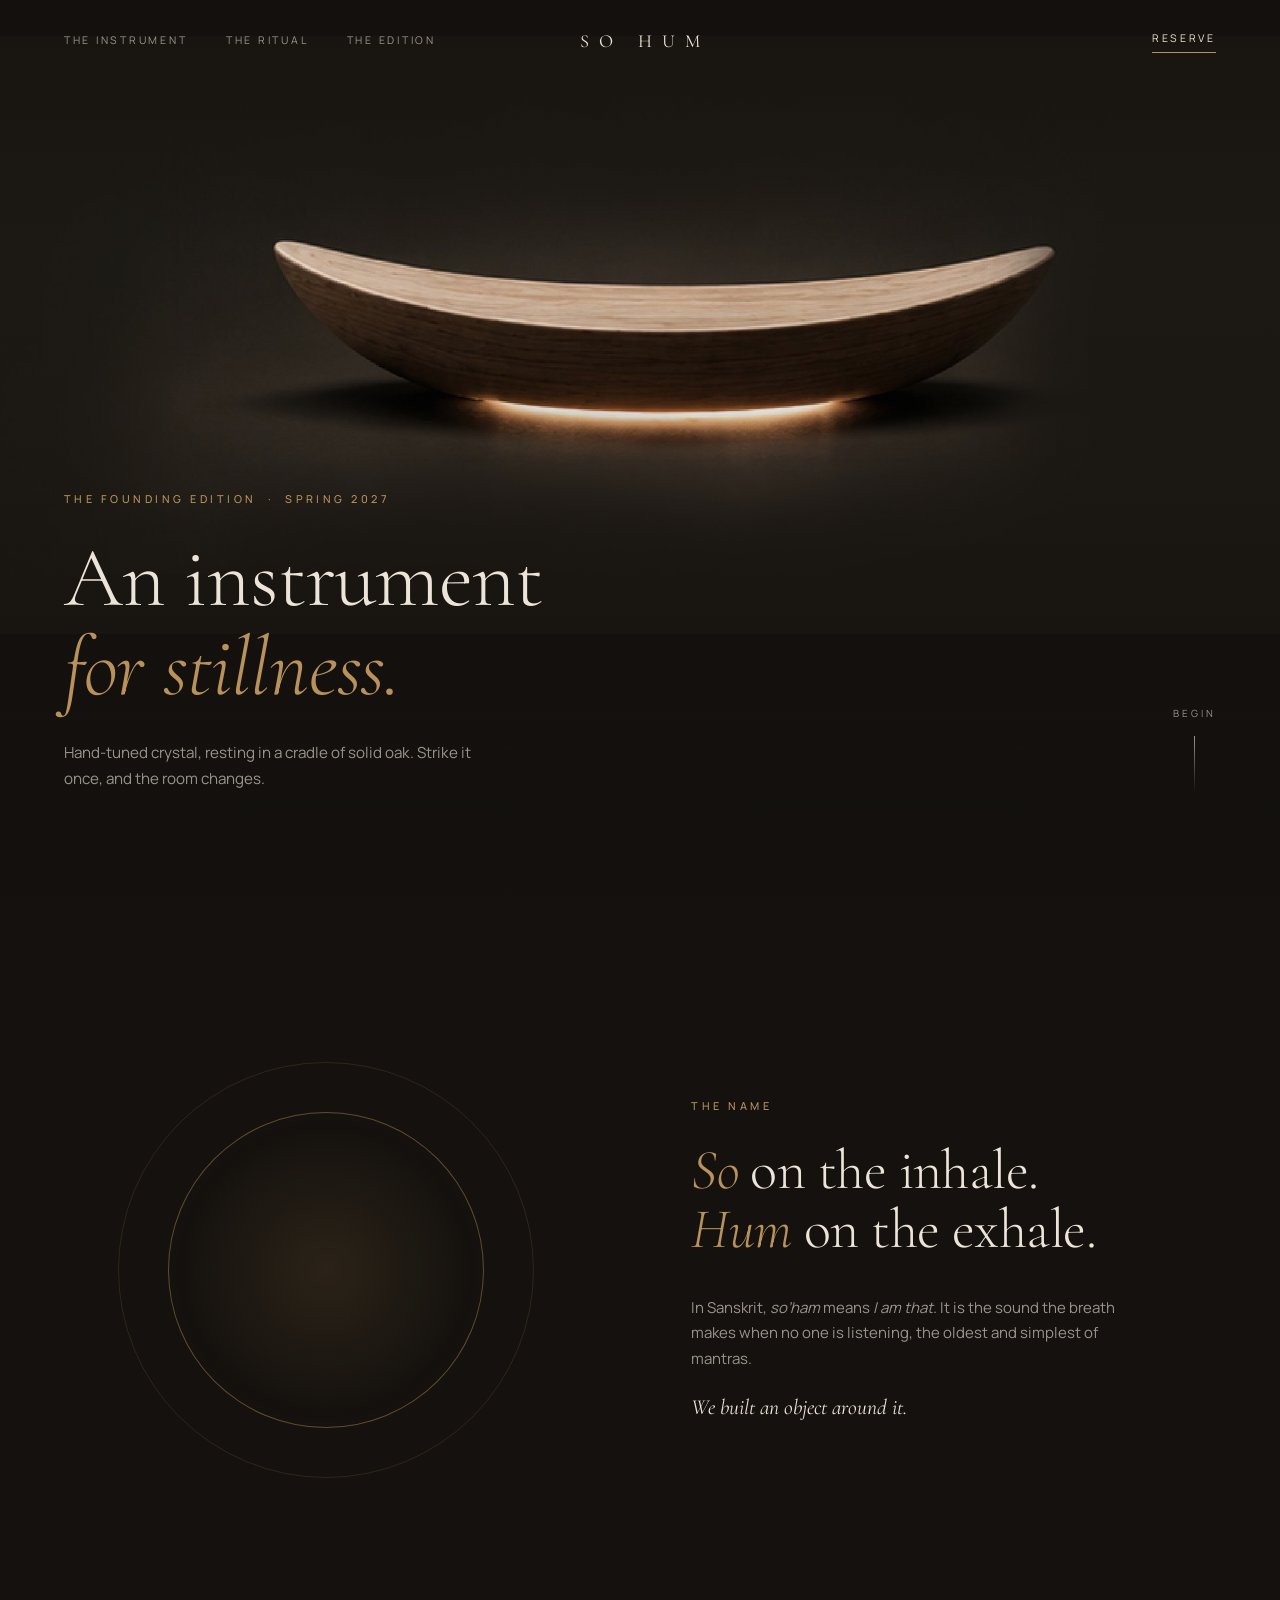
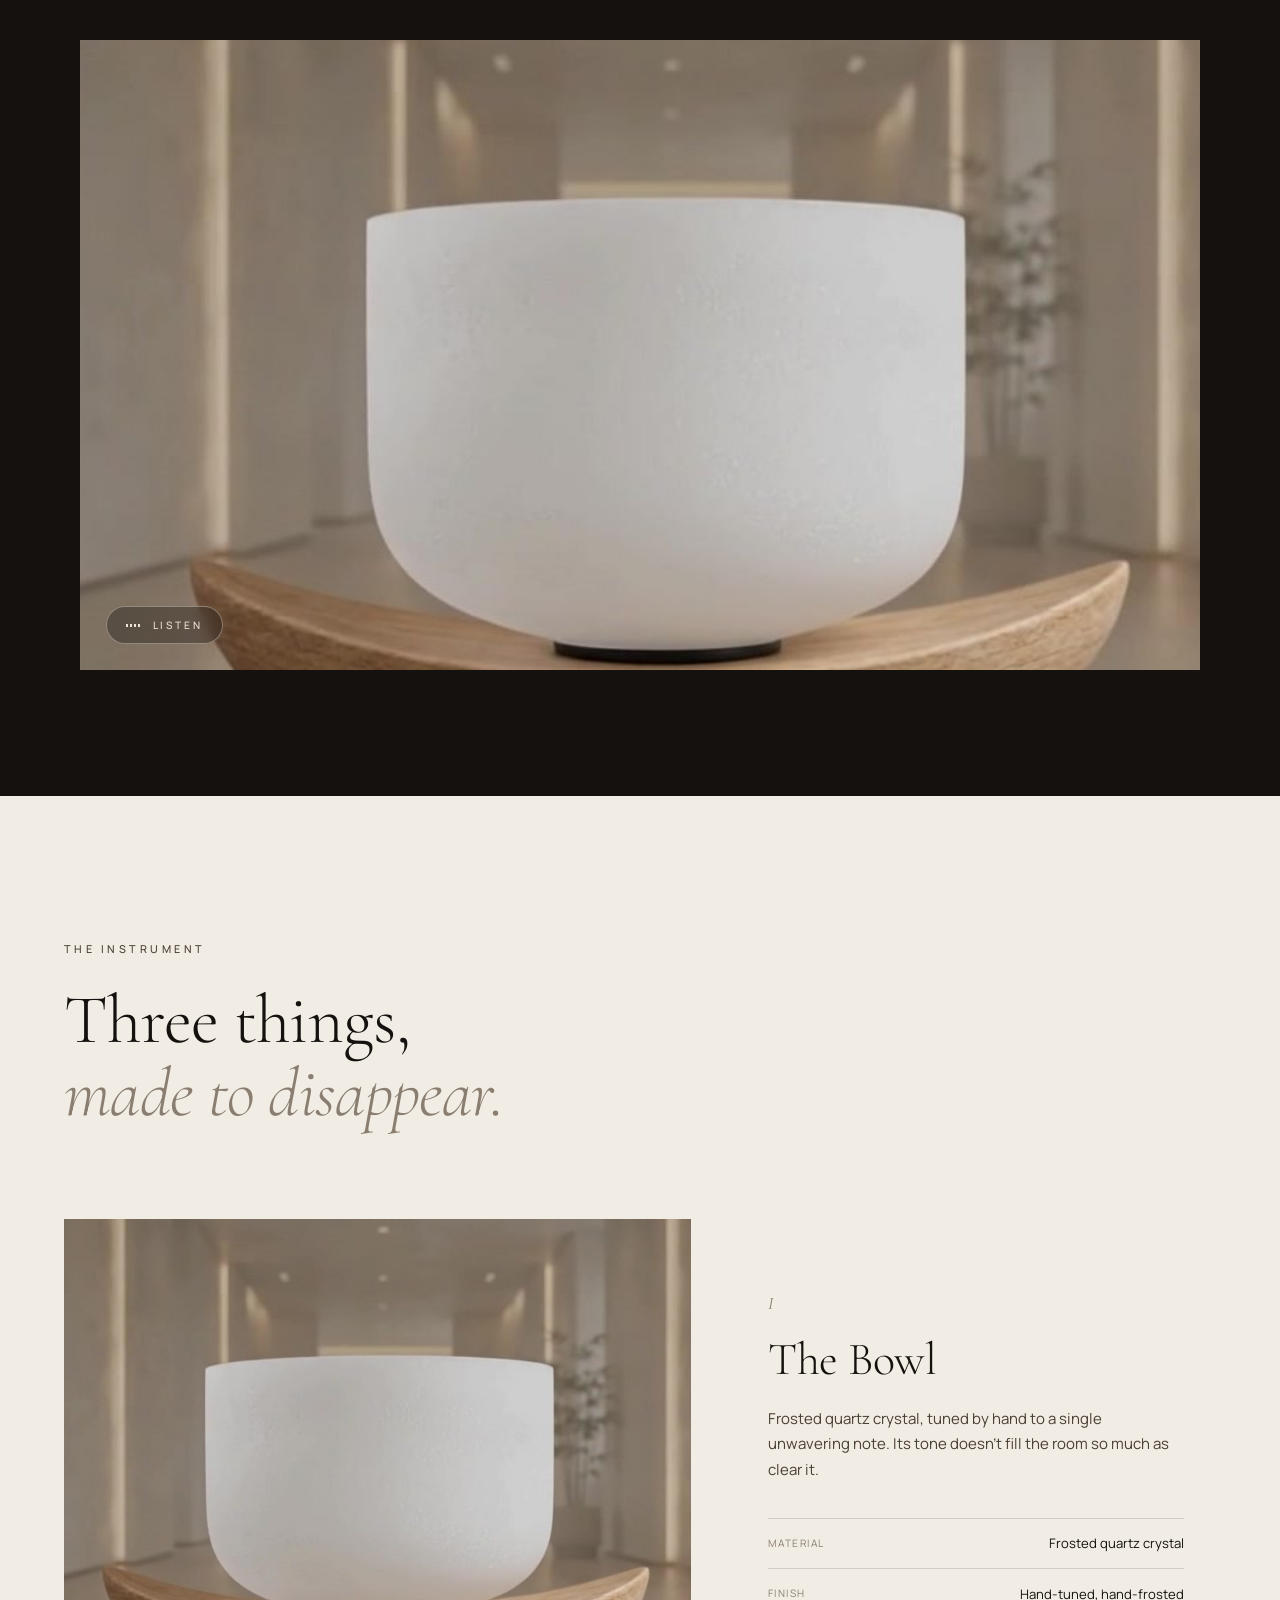
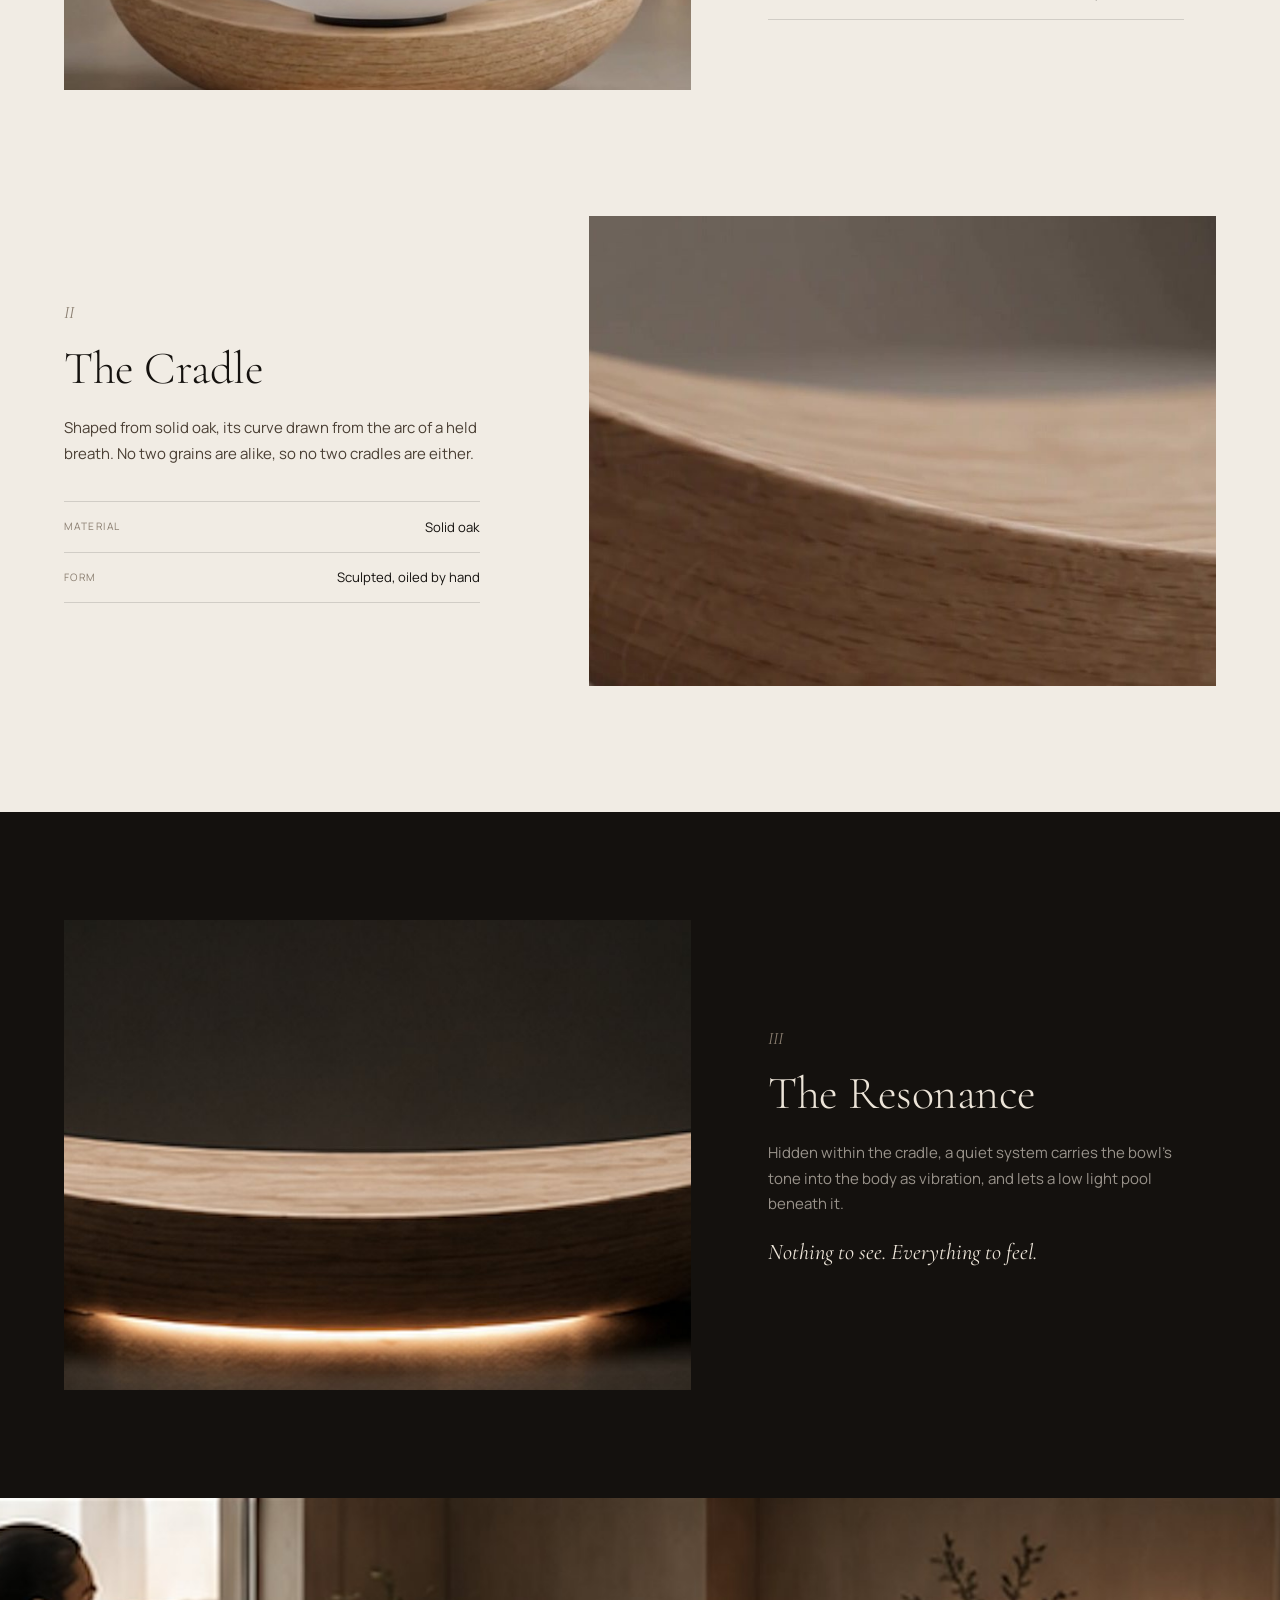
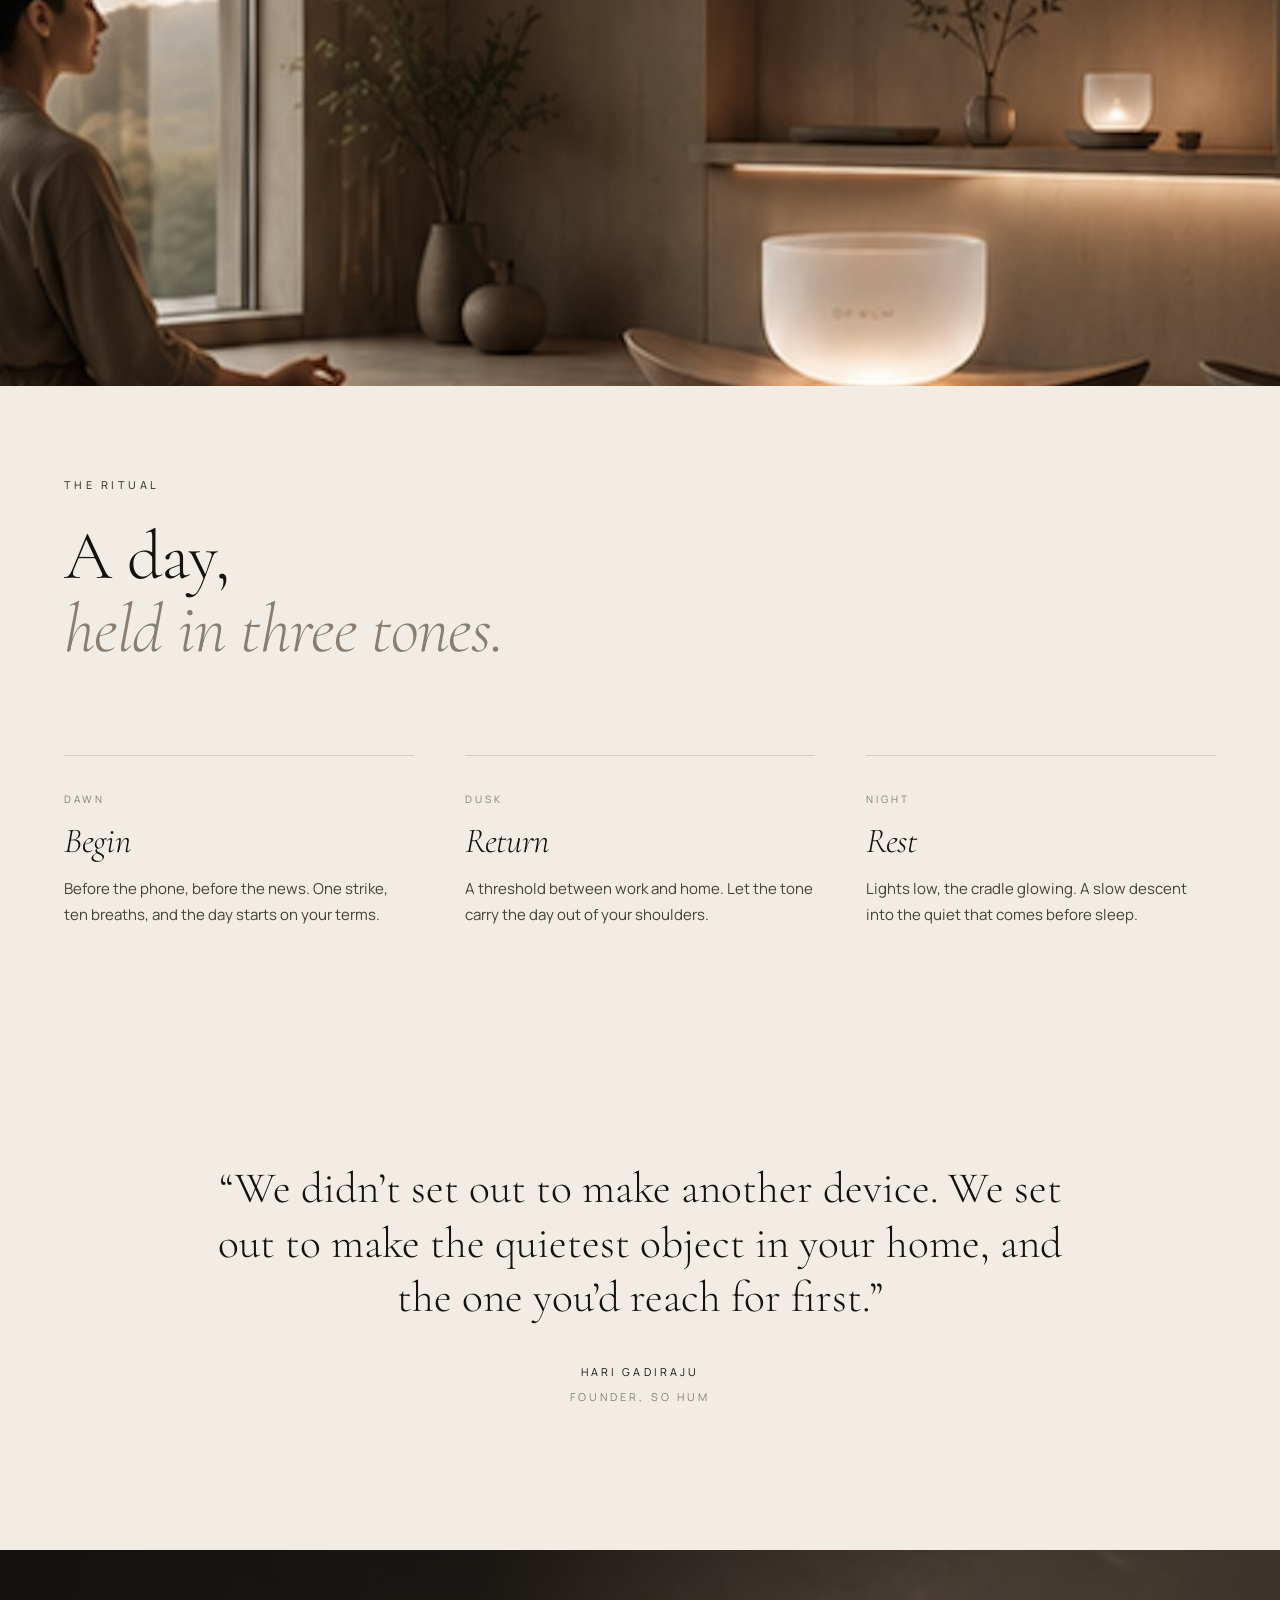
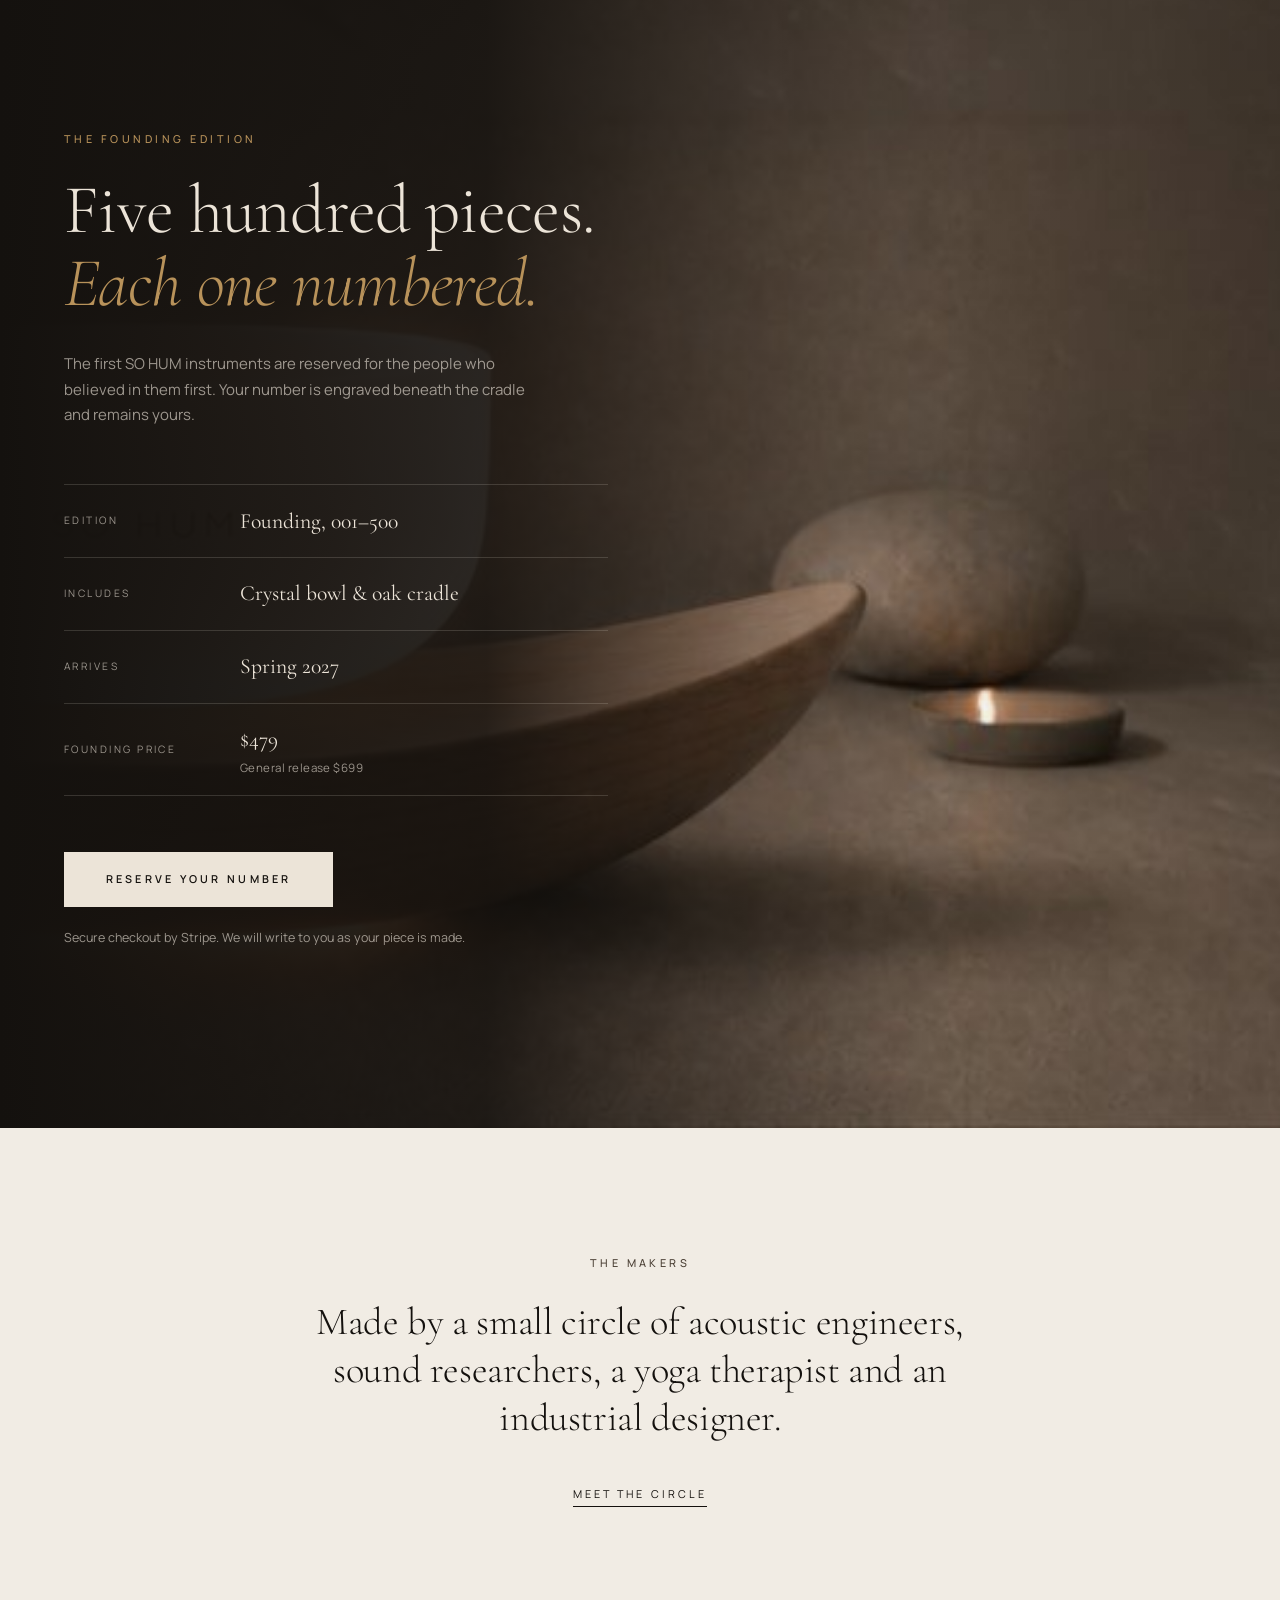
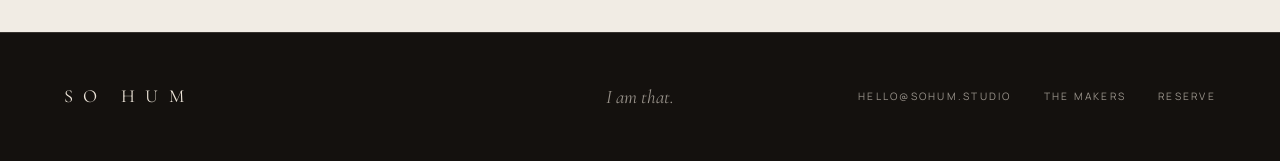
==== concept/index.html @ c032297d "Add luxury storytelling redesign concept A separate concept page (concept/index.html) that leaves th" ====
<!DOCTYPE html>
<html lang="en">
  <head>
    <meta charset="UTF-8" />
    <meta name="viewport" content="width=device-width, initial-scale=1.0" />
    <title>SO HUM — An Instrument for Stillness</title>
    <meta
      name="description"
      content="Hand-tuned crystal resting in a cradle of solid oak. The SO HUM Founding Edition — five hundred numbered pieces, arriving Spring 2027."
    />
    <meta name="theme-color" content="#14110e" />
    <link rel="preconnect" href="https://fonts.googleapis.com" />
    <link rel="preconnect" href="https://fonts.gstatic.com" crossorigin />
    <link
      href="https://fonts.googleapis.com/css2?family=Cormorant+Garamond:ital,wght@0,300;0,400;0,500;1,300;1,400&family=Manrope:wght@400;500;600&display=swap"
      rel="stylesheet"
    />
    <link rel="stylesheet" href="concept.css" />
  </head>
  <body>
    <header class="nav" id="nav">
      <nav class="nav-links" aria-label="Primary">
        <a href="#instrument">The Instrument</a>
        <a href="#ritual">The Ritual</a>
        <a href="#edition">The Edition</a>
      </nav>
      <a href="#top" class="wordmark" aria-label="SO HUM home">SO&nbsp;HUM</a>
      <a class="nav-reserve" href="https://book.stripe.com/8x23cwetEdEQ4mKaBl9bO00">Reserve</a>
    </header>

    <main id="top">
      <!-- I. Arrival -->
      <section class="hero" aria-labelledby="hero-title">
        <div class="hero-media" aria-hidden="true"></div>
        <div class="hero-copy">
          <p class="kicker fade">The Founding Edition &nbsp;·&nbsp; Spring 2027</p>
          <h1 id="hero-title" class="fade">An instrument<br /><em>for stillness.</em></h1>
          <p class="hero-sub fade">
            Hand-tuned crystal, resting in a cradle of solid oak.
            Strike it once, and the room changes.
          </p>
        </div>
        <a class="scroll-cue" href="#meaning" aria-label="Begin">
          <span>Begin</span>
          <i aria-hidden="true"></i>
        </a>
      </section>

      <!-- II. The name -->
      <section class="meaning" id="meaning" aria-labelledby="meaning-title">
        <div class="breath" aria-hidden="true">
          <div class="breath-ring"></div>
          <div class="breath-ring breath-ring--2"></div>
          <span class="breath-word breath-word--in">so</span>
          <span class="breath-word breath-word--out">hum</span>
        </div>
        <div class="meaning-copy reveal">
          <p class="kicker">The name</p>
          <h2 id="meaning-title">
            <em>So</em> on the inhale.<br /><em>Hum</em> on the exhale.
          </h2>
          <p>
            In Sanskrit, <em>so’ham</em> means <em>I am that.</em> It is the sound the breath
            makes when no one is listening, the oldest and simplest of mantras.
          </p>
          <p>We built an object around it.</p>
        </div>
      </section>

      <!-- III. The film -->
      <section class="film" aria-label="The SO HUM film">
        <div class="film-frame">
          <video id="film" autoplay muted loop playsinline preload="metadata" poster="../assets/concept/bowl.jpg">
            <source src="../assets/video-1184640254727251.mp4" type="video/mp4" />
          </video>
        </div>
        <button class="listen" id="listen" type="button" aria-pressed="false">
          <span class="listen-bars" aria-hidden="true"><i></i><i></i><i></i><i></i></span>
          <span class="listen-label">Listen</span>
        </button>
      </section>

      <!-- IV. The instrument -->
      <section class="instrument" id="instrument" aria-labelledby="instrument-title">
        <header class="section-head reveal">
          <p class="kicker">The Instrument</p>
          <h2 id="instrument-title">Three things,<br /><em>made to disappear.</em></h2>
        </header>

        <article class="chapter reveal">
          <figure class="chapter-media">
            <img src="../assets/concept/bowl.jpg" alt="Frosted crystal singing bowl resting on an oak cradle" loading="lazy" />
          </figure>
          <div class="chapter-copy">
            <span class="numeral">I</span>
            <h3>The Bowl</h3>
            <p>
              Frosted quartz crystal, tuned by hand to a single unwavering note.
              Its tone doesn’t fill the room so much as clear it.
            </p>
            <dl class="specs">
              <div><dt>Material</dt><dd>Frosted quartz crystal</dd></div>
              <div><dt>Finish</dt><dd>Hand-tuned, hand-frosted</dd></div>
            </dl>
          </div>
        </article>

        <article class="chapter chapter--flip reveal">
          <figure class="chapter-media">
            <img src="../assets/concept/grain.jpg" alt="Close detail of the oak cradle's curved edge" loading="lazy" />
          </figure>
          <div class="chapter-copy">
            <span class="numeral">II</span>
            <h3>The Cradle</h3>
            <p>
              Shaped from solid oak, its curve drawn from the arc of a held breath.
              No two grains are alike, so no two cradles are either.
            </p>
            <dl class="specs">
              <div><dt>Material</dt><dd>Solid oak</dd></div>
              <div><dt>Form</dt><dd>Sculpted, oiled by hand</dd></div>
            </dl>
          </div>
        </article>

        <article class="chapter chapter--dark reveal">
          <figure class="chapter-media">
            <img src="../assets/concept/cradle.jpg" alt="The oak cradle in darkness with a soft light pooling beneath it" loading="lazy" />
          </figure>
          <div class="chapter-copy">
            <span class="numeral">III</span>
            <h3>The Resonance</h3>
            <p>
              Hidden within the cradle, a quiet system carries the bowl’s tone into the body as
              vibration, and lets a low light pool beneath it.
            </p>
            <p class="aside">Nothing to see. Everything to feel.</p>
          </div>
        </article>
      </section>

      <!-- V. The ritual -->
      <section class="ritual" id="ritual" aria-labelledby="ritual-title">
        <figure class="ritual-media reveal">
          <img src="../assets/concept/sanctuary.jpg" alt="A woman sits in meditation beside SO HUM in a calm, sunlit room" loading="lazy" />
        </figure>
        <header class="section-head reveal">
          <p class="kicker">The Ritual</p>
          <h2 id="ritual-title">A day,<br /><em>held in three tones.</em></h2>
        </header>
        <ol class="hours">
          <li class="reveal">
            <span class="hour">Dawn</span>
            <h3>Begin</h3>
            <p>Before the phone, before the news. One strike, ten breaths, and the day starts on your terms.</p>
          </li>
          <li class="reveal">
            <span class="hour">Dusk</span>
            <h3>Return</h3>
            <p>A threshold between work and home. Let the tone carry the day out of your shoulders.</p>
          </li>
          <li class="reveal">
            <span class="hour">Night</span>
            <h3>Rest</h3>
            <p>Lights low, the cradle glowing. A slow descent into the quiet that comes before sleep.</p>
          </li>
        </ol>
      </section>

      <!-- VI. A word from the maker -->
      <section class="letter reveal" aria-label="A note from the founder">
        <blockquote>
          <p>
            “We didn’t set out to make another device. We set out to make the quietest object
            in your home, and the one you’d reach for first.”
          </p>
          <footer>Hari Gadiraju <span>Founder, SO HUM</span></footer>
        </blockquote>
      </section>

      <!-- VII. The edition -->
      <section class="edition" id="edition" aria-labelledby="edition-title">
        <div class="edition-media" aria-hidden="true"></div>
        <div class="edition-inner">
          <header class="reveal">
            <p class="kicker">The Founding Edition</p>
            <h2 id="edition-title">Five hundred pieces.<br /><em>Each one numbered.</em></h2>
            <p class="edition-lede">
              The first SO HUM instruments are reserved for the people who believed in them first.
              Your number is engraved beneath the cradle and remains yours.
            </p>
          </header>

          <dl class="ledger reveal">
            <div><dt>Edition</dt><dd>Founding, 001–500</dd></div>
            <div><dt>Includes</dt><dd>Crystal bowl &amp; oak cradle</dd></div>
            <div><dt>Arrives</dt><dd>Spring 2027</dd></div>
            <div><dt>Founding price</dt><dd>$479 <small>General release $699</small></dd></div>
          </dl>

          <div class="edition-cta reveal">
            <a class="reserve" href="https://book.stripe.com/8x23cwetEdEQ4mKaBl9bO00">Reserve your number</a>
            <p class="edition-note">Secure checkout by Stripe. We will write to you as your piece is made.</p>
          </div>
        </div>
      </section>

      <!-- VIII. The makers -->
      <section class="makers reveal" aria-labelledby="makers-title">
        <p class="kicker">The Makers</p>
        <h2 id="makers-title">Made by a small circle of acoustic engineers, sound researchers, a yoga therapist and an industrial designer.</h2>
        <a class="text-link" href="../tribe.html">Meet the circle</a>
      </section>
    </main>

    <footer class="foot">
      <a href="#top" class="wordmark">SO&nbsp;HUM</a>
      <p class="foot-line"><em>I am that.</em></p>
      <nav aria-label="Footer">
        <a href="mailto:hello@sohum.studio">hello@sohum.studio</a>
        <a href="../tribe.html">The Makers</a>
        <a href="#edition">Reserve</a>
      </nav>
    </footer>

    <script src="concept.js"></script>
  </body>
</html>
---- concept/concept.css ----
:root {
  --ink: #14110e;
  --night: #1c1813;
  --bone: #f1ece4;
  --sand: #e4dbcf;
  --stone: #8a7e70;
  --umber: #4a3f34;
  --brass: #b8925a;
  --on-dark: #ece4d8;
  --on-dark-soft: rgba(236, 228, 216, 0.62);
  --hairline-dark: rgba(236, 228, 216, 0.16);
  --hairline: rgba(20, 17, 14, 0.14);
  --serif: "Cormorant Garamond", "Times New Roman", serif;
  --sans: "Manrope", system-ui, sans-serif;
  --gutter: clamp(1.25rem, 5vw, 4.5rem);
  --ease: cubic-bezier(0.22, 0.61, 0.21, 1);
}

*,
*::before,
*::after {
  box-sizing: border-box;
}

html {
  scroll-behavior: smooth;
}

body {
  margin: 0;
  background: var(--ink);
  color: var(--on-dark);
  font-family: var(--sans);
  font-size: 15px;
  line-height: 1.7;
  -webkit-font-smoothing: antialiased;
  overflow-x: hidden;
}

img,
video {
  display: block;
  max-width: 100%;
}

a {
  color: inherit;
}

h1,
h2,
h3 {
  font-family: var(--serif);
  font-weight: 300;
  line-height: 1.05;
  letter-spacing: -0.01em;
  margin: 0;
}

em {
  font-style: italic;
}

h1 em,
h2 em {
  color: var(--brass);
}

.kicker {
  margin: 0 0 1.6rem;
  font-size: 0.68rem;
  font-weight: 500;
  letter-spacing: 0.32em;
  text-transform: uppercase;
  color: var(--brass);
}

/* Navigation */

.nav {
  position: fixed;
  inset: 0 0 auto;
  z-index: 20;
  display: grid;
  grid-template-columns: 1fr auto 1fr;
  align-items: center;
  padding: 1.6rem var(--gutter);
  transition: background 0.6s var(--ease), padding 0.6s var(--ease), border-color 0.6s var(--ease);
  border-bottom: 1px solid transparent;
}

.nav.is-solid {
  background: rgba(20, 17, 14, 0.82);
  backdrop-filter: blur(14px);
  -webkit-backdrop-filter: blur(14px);
  padding-block: 1rem;
  border-color: var(--hairline-dark);
}

.nav-links {
  display: flex;
  gap: 2.4rem;
}

.nav a {
  text-decoration: none;
}

.nav-links a,
.nav-reserve {
  font-size: 0.66rem;
  letter-spacing: 0.26em;
  text-transform: uppercase;
  color: var(--on-dark-soft);
  transition: color 0.4s var(--ease);
}

.nav-links a:hover,
.nav-reserve:hover {
  color: var(--on-dark);
}

.wordmark {
  font-family: var(--serif);
  font-size: 1.15rem;
  letter-spacing: 0.55em;
  margin-right: -0.55em;
  text-decoration: none;
  color: var(--on-dark);
}

.nav-reserve {
  justify-self: end;
  color: var(--on-dark);
  padding-bottom: 0.25rem;
  border-bottom: 1px solid var(--brass);
}

/* I. Hero */

.hero {
  position: relative;
  min-height: 100svh;
  display: flex;
  align-items: flex-end;
  padding: 0 var(--gutter) clamp(5rem, 12vh, 9rem);
  overflow: hidden;
  isolation: isolate;
}

.hero-media {
  position: absolute;
  inset: 0;
  z-index: -1;
  background: url("../assets/concept/hero.jpg") 50% 12% / max(100%, 175vh) auto no-repeat;
  animation: drift 24s var(--ease) both;
}

.hero-media::after {
  content: "";
  position: absolute;
  inset: 0;
  background:
    linear-gradient(180deg, rgba(20, 17, 14, 0.55) 0%, rgba(20, 17, 14, 0) 28%),
    linear-gradient(0deg, var(--ink) 0%, rgba(20, 17, 14, 0.2) 45%, rgba(20, 17, 14, 0) 70%);
}

@keyframes drift {
  from {
    transform: scale(1.12);
    opacity: 0;
  }
  12% {
    opacity: 1;
  }
  to {
    transform: scale(1);
    opacity: 1;
  }
}

.hero-copy {
  max-width: 64rem;
}

.hero h1 {
  font-size: clamp(3rem, 6.6vw, 6.4rem);
  margin-bottom: 1.8rem;
}

.hero-sub {
  max-width: 26rem;
  margin: 0;
  font-size: 0.95rem;
  color: var(--on-dark-soft);
}

.fade {
  opacity: 0;
  transform: translateY(14px);
  animation: rise 1.6s var(--ease) forwards;
}

.fade:nth-child(1) { animation-delay: 0.9s; }
.fade:nth-child(2) { animation-delay: 1.2s; }
.fade:nth-child(3) { animation-delay: 1.6s; }

@keyframes rise {
  to {
    opacity: 1;
    transform: none;
  }
}

.scroll-cue {
  position: absolute;
  right: var(--gutter);
  bottom: clamp(5rem, 12vh, 9rem);
  display: flex;
  flex-direction: column;
  align-items: center;
  gap: 0.9rem;
  text-decoration: none;
  font-size: 0.62rem;
  letter-spacing: 0.3em;
  text-transform: uppercase;
  color: var(--on-dark-soft);
}

.scroll-cue i {
  display: block;
  width: 1px;
  height: 3.5rem;
  background: linear-gradient(var(--on-dark-soft), transparent);
  animation: cue 2.8s var(--ease) infinite;
  transform-origin: top;
}

@keyframes cue {
  0% { transform: scaleY(0); }
  50% { transform: scaleY(1); }
  100% { transform: scaleY(1); opacity: 0; }
}

/* II. Meaning */

.meaning {
  display: grid;
  grid-template-columns: minmax(0, 1fr) minmax(0, 1fr);
  align-items: center;
  gap: clamp(3rem, 8vw, 8rem);
  padding: clamp(7rem, 18vh, 12rem) var(--gutter);
  max-width: 1320px;
  margin: 0 auto;
}

.breath {
  position: relative;
  aspect-ratio: 1;
  width: min(100%, 26rem);
  justify-self: center;
  display: grid;
  place-items: center;
}

.breath-ring {
  position: absolute;
  inset: 12%;
  border-radius: 50%;
  border: 1px solid rgba(184, 146, 90, 0.45);
  background: radial-gradient(circle, rgba(184, 146, 90, 0.14) 0%, rgba(184, 146, 90, 0) 68%);
  animation: breathe 10s ease-in-out infinite;
}

.breath-ring--2 {
  inset: 0;
  border-color: rgba(184, 146, 90, 0.16);
  background: none;
  animation-delay: -0.4s;
}

/* 4s inhale, 6s exhale */
@keyframes breathe {
  0% { transform: scale(0.62); }
  40% { transform: scale(1); }
  100% { transform: scale(0.62); }
}

.breath-word {
  position: absolute;
  font-family: var(--serif);
  font-style: italic;
  font-weight: 300;
  font-size: clamp(2.6rem, 5vw, 3.6rem);
  color: var(--on-dark);
  opacity: 0;
}

.breath-word--in { animation: word-in 10s ease-in-out infinite; }
.breath-word--out { animation: word-out 10s ease-in-out infinite; }

@keyframes word-in {
  0%, 36% { opacity: 1; }
  44%, 96% { opacity: 0; }
  100% { opacity: 1; }
}

@keyframes word-out {
  0%, 38% { opacity: 0; }
  48%, 88% { opacity: 1; }
  96%, 100% { opacity: 0; }
}

.meaning h2 {
  font-size: clamp(2.4rem, 4.4vw, 3.8rem);
  margin-bottom: 2.2rem;
}

.meaning-copy p:not(.kicker) {
  max-width: 28rem;
  color: var(--on-dark-soft);
  margin: 0 0 1.1rem;
}

.meaning-copy p:last-child {
  color: var(--on-dark);
  font-family: var(--serif);
  font-size: 1.35rem;
  font-style: italic;
}

/* III. Film */

.film {
  position: relative;
  padding: 0 var(--gutter);
}

.film-frame {
  position: relative;
  overflow: hidden;
  aspect-ratio: 16 / 9;
  max-width: 1120px;
  margin: 0 auto;
  background: var(--night);
}

/* Scaled toward the upper-left so the source clip's corner watermark falls outside the frame. */
.film video {
  width: 100%;
  height: 100%;
  object-fit: cover;
  transform: scale(1.1);
  transform-origin: 30% 30%;
}

.listen {
  position: absolute;
  left: max(calc(var(--gutter) + 1.6rem), calc(50% - 560px + 1.6rem));
  bottom: 1.6rem;
  display: inline-flex;
  align-items: center;
  gap: 0.8rem;
  padding: 0.75rem 1.2rem;
  border: 1px solid rgba(236, 228, 216, 0.4);
  border-radius: 999px;
  background: rgba(20, 17, 14, 0.35);
  backdrop-filter: blur(8px);
  -webkit-backdrop-filter: blur(8px);
  color: var(--on-dark);
  font: 500 0.64rem/1 var(--sans);
  letter-spacing: 0.28em;
  text-transform: uppercase;
  cursor: pointer;
  transition: background 0.4s var(--ease), border-color 0.4s var(--ease);
}

.listen:hover {
  background: rgba(20, 17, 14, 0.6);
  border-color: var(--on-dark);
}

.listen-bars {
  display: inline-flex;
  align-items: center;
  gap: 2px;
  height: 12px;
}

.listen-bars i {
  width: 2px;
  height: 3px;
  background: currentColor;
  transition: height 0.3s;
}

.listen[aria-pressed="true"] .listen-bars i {
  animation: eq 1.4s ease-in-out infinite;
}

.listen-bars i:nth-child(2) { animation-delay: -0.3s !important; }
.listen-bars i:nth-child(3) { animation-delay: -0.7s !important; }
.listen-bars i:nth-child(4) { animation-delay: -1s !important; }

@keyframes eq {
  0%, 100% { height: 3px; }
  50% { height: 12px; }
}

/* Light chapters */

.instrument,
.ritual,
.letter,
.makers {
  background: var(--bone);
  color: var(--ink);
}

.instrument .kicker,
.ritual .kicker,
.makers .kicker {
  color: var(--umber);
}

.instrument h2 em,
.ritual h2 em {
  color: var(--stone);
}

.instrument {
  margin-top: clamp(6rem, 14vh, 10rem);
  padding: clamp(7rem, 16vh, 11rem) var(--gutter) 0;
}

.section-head {
  max-width: 1320px;
  margin: 0 auto clamp(4rem, 10vh, 7rem);
}

.section-head h2 {
  font-size: clamp(2.6rem, 5.4vw, 4.8rem);
}

.chapter {
  max-width: 1320px;
  margin: 0 auto clamp(5rem, 14vh, 9rem);
  display: grid;
  grid-template-columns: 7fr 5fr;
  align-items: center;
  gap: clamp(2.5rem, 6vw, 6rem);
}

.chapter--flip {
  grid-template-columns: 5fr 7fr;
}

.chapter--flip .chapter-media {
  order: 2;
}

.chapter-media {
  margin: 0;
  overflow: hidden;
  aspect-ratio: 4 / 3;
  background: var(--sand);
}

.chapter-media img {
  width: 100%;
  height: 100%;
  object-fit: cover;
  transform: scale(1.06);
  transition: transform 2.4s var(--ease);
}

.chapter.in-view .chapter-media img {
  transform: scale(1);
}

.numeral {
  display: block;
  font-family: var(--serif);
  font-style: italic;
  font-size: 1.1rem;
  color: var(--stone);
  margin-bottom: 1rem;
}

.chapter h3 {
  font-size: clamp(2.2rem, 3.6vw, 3.2rem);
  margin-bottom: 1.4rem;
}

.chapter-copy p {
  max-width: 26rem;
  margin: 0 0 1rem;
  color: var(--umber);
}

.chapter-copy .aside {
  font-family: var(--serif);
  font-size: 1.4rem;
  font-style: italic;
  color: inherit;
}

.specs {
  margin: 2.2rem 0 0;
  max-width: 26rem;
  border-top: 1px solid var(--hairline);
}

.specs div {
  display: flex;
  justify-content: space-between;
  gap: 1rem;
  padding: 0.85rem 0;
  border-bottom: 1px solid var(--hairline);
  font-size: 0.82rem;
}

.specs dt {
  color: var(--stone);
  letter-spacing: 0.14em;
  text-transform: uppercase;
  font-size: 0.64rem;
  align-self: center;
}

.specs dd {
  margin: 0;
}

.chapter--dark {
  max-width: none;
  margin-inline: calc(var(--gutter) * -1);
  margin-bottom: 0;
  padding: clamp(5rem, 12vh, 8rem) var(--gutter);
  background: var(--ink);
  color: var(--on-dark);
}

.chapter--dark .chapter-media {
  background: var(--night);
}

.chapter--dark .chapter-copy p {
  color: var(--on-dark-soft);
}

.chapter--dark .chapter-copy .aside {
  color: var(--on-dark);
}

/* V. Ritual */

.ritual {
  padding: 0 0 clamp(6rem, 14vh, 10rem);
}

.ritual-media {
  margin: 0 0 clamp(4rem, 10vh, 7rem);
  aspect-ratio: 21 / 8;
  min-height: 18rem;
  overflow: hidden;
}

.ritual-media img {
  width: 100%;
  height: 100%;
  object-fit: cover;
  object-position: 40% 50%;
}

.ritual .section-head {
  max-width: calc(1320px + var(--gutter) * 2);
  padding: 0 var(--gutter);
}

.hours {
  list-style: none;
  margin: 0 auto;
  padding: 0 var(--gutter);
  max-width: calc(1320px + var(--gutter) * 2);
  display: grid;
  grid-template-columns: repeat(3, minmax(0, 1fr));
  gap: clamp(2rem, 4vw, 4rem);
}

.hours li {
  border-top: 1px solid var(--hairline);
  padding-top: 1.8rem;
}

.hours li:nth-child(2) { transition-delay: 0.15s; }
.hours li:nth-child(3) { transition-delay: 0.3s; }

.hour {
  font-size: 0.64rem;
  letter-spacing: 0.3em;
  text-transform: uppercase;
  color: var(--stone);
}

.hours h3 {
  font-size: 2.2rem;
  font-style: italic;
  margin: 0.8rem 0 1rem;
}

.hours p {
  margin: 0;
  color: var(--umber);
  max-width: 22rem;
}

/* VI. Letter */

.letter {
  padding: clamp(5rem, 12vh, 8rem) var(--gutter) clamp(7rem, 16vh, 11rem);
}

.letter blockquote {
  margin: 0 auto;
  max-width: 54rem;
  text-align: center;
}

.letter p {
  margin: 0 0 2.4rem;
  font-family: var(--serif);
  font-weight: 300;
  font-size: clamp(1.8rem, 3.4vw, 2.9rem);
  line-height: 1.25;
}

.letter footer {
  font-size: 0.68rem;
  letter-spacing: 0.28em;
  text-transform: uppercase;
}

.letter footer span {
  display: block;
  margin-top: 0.4rem;
  color: var(--stone);
}

/* VII. Edition */

.edition {
  position: relative;
  isolation: isolate;
  overflow: hidden;
  padding: clamp(8rem, 20vh, 13rem) var(--gutter);
}

.edition-media {
  position: absolute;
  inset: 0;
  z-index: -1;
  background:
    linear-gradient(90deg, var(--ink) 0%, rgba(20, 17, 14, 0.9) 38%, rgba(20, 17, 14, 0.05) 75%),
    url("../assets/concept/room.jpg") 60% 50% / cover no-repeat;
}

.edition-inner {
  max-width: 1320px;
  margin: 0 auto;
}

.edition h2 {
  font-size: clamp(2.6rem, 5.4vw, 4.8rem);
  margin-bottom: 2rem;
}

.edition-lede {
  max-width: 30rem;
  color: var(--on-dark-soft);
  margin: 0 0 3.5rem;
}

.ledger {
  margin: 0 0 3.5rem;
  max-width: 34rem;
  border-top: 1px solid var(--hairline-dark);
}

.ledger div {
  display: grid;
  grid-template-columns: 10rem 1fr;
  gap: 1rem;
  padding: 1.1rem 0;
  border-bottom: 1px solid var(--hairline-dark);
}

.ledger dt {
  font-size: 0.64rem;
  letter-spacing: 0.24em;
  text-transform: uppercase;
  color: var(--on-dark-soft);
  align-self: center;
}

.ledger dd {
  margin: 0;
  font-family: var(--serif);
  font-size: 1.35rem;
}

.ledger small {
  display: block;
  font-family: var(--sans);
  font-size: 0.72rem;
  color: var(--on-dark-soft);
  letter-spacing: 0.04em;
}

.reserve {
  display: inline-block;
  padding: 1.15rem 2.6rem;
  background: var(--on-dark);
  color: var(--ink);
  text-decoration: none;
  font-size: 0.68rem;
  font-weight: 600;
  letter-spacing: 0.3em;
  text-transform: uppercase;
  transition: background 0.5s var(--ease), color 0.5s var(--ease);
}

.reserve:hover {
  background: var(--brass);
  color: var(--ink);
}

.edition-note {
  margin: 1.2rem 0 0;
  font-size: 0.78rem;
  color: var(--on-dark-soft);
}

/* VIII. Makers */

.makers {
  padding: clamp(6rem, 14vh, 9rem) var(--gutter);
  text-align: center;
}

.makers h2 {
  max-width: 44rem;
  margin: 0 auto 2.4rem;
  font-size: clamp(1.7rem, 3vw, 2.5rem);
  line-height: 1.25;
}

.text-link {
  font-size: 0.68rem;
  letter-spacing: 0.28em;
  text-transform: uppercase;
  text-decoration: none;
  padding-bottom: 0.3rem;
  border-bottom: 1px solid currentColor;
}

/* Footer */

.foot {
  display: grid;
  grid-template-columns: 1fr auto 1fr;
  align-items: center;
  gap: 1.5rem;
  padding: 3rem var(--gutter);
  border-top: 1px solid var(--hairline-dark);
}

.foot-line {
  margin: 0;
  font-family: var(--serif);
  font-size: 1.2rem;
  color: var(--on-dark-soft);
}

.foot nav {
  justify-self: end;
  display: flex;
  gap: 2rem;
}

.foot nav a {
  font-size: 0.64rem;
  letter-spacing: 0.22em;
  text-transform: uppercase;
  text-decoration: none;
  color: var(--on-dark-soft);
}

.foot nav a:hover {
  color: var(--on-dark);
}

/* Scroll reveal */

.reveal {
  opacity: 0;
  transform: translateY(28px);
  transition: opacity 1.4s var(--ease), transform 1.4s var(--ease);
}

.reveal.in-view {
  opacity: 1;
  transform: none;
}

/* Small screens */

@media (max-width: 860px) {
  .nav {
    grid-template-columns: 1fr auto;
  }

  .nav-links {
    display: none;
  }

  .wordmark {
    justify-self: start;
  }

  .hero-media {
    background-position: 55% 14%;
    background-size: auto 46svh;
  }

  .hero-media::after {
    background:
      linear-gradient(180deg, rgba(20, 17, 14, 0.5) 0%, rgba(20, 17, 14, 0) 18%),
      linear-gradient(180deg, rgba(20, 17, 14, 0) 34%, var(--ink) 54%);
  }

  .scroll-cue {
    display: none;
  }

  .meaning,
  .chapter,
  .chapter--flip {
    grid-template-columns: 1fr;
  }

  .breath {
    width: min(78%, 20rem);
  }

  .chapter--flip .chapter-media {
    order: 0;
  }

  .film-frame {
    aspect-ratio: 4 / 5;
  }

  .listen {
    left: calc(var(--gutter) + 1rem);
    bottom: 1rem;
  }

  .hours {
    grid-template-columns: 1fr;
  }

  .ledger div {
    grid-template-columns: 1fr;
    gap: 0.2rem;
  }

  .edition-media {
    background:
      linear-gradient(0deg, var(--ink) 30%, rgba(20, 17, 14, 0.75) 100%),
      url("../assets/concept/room.jpg") 50% 0 / auto 60% no-repeat;
  }

  .foot {
    grid-template-columns: 1fr;
    text-align: center;
  }

  .foot .wordmark,
  .foot nav {
    justify-self: center;
  }

  .foot nav {
    flex-wrap: wrap;
    justify-content: center;
    gap: 1.2rem 1.6rem;
  }
}

@media (prefers-reduced-motion: reduce) {
  *,
  *::before,
  *::after {
    animation: none !important;
    transition: none !important;
  }

  .fade,
  .reveal {
    opacity: 1;
    transform: none;
  }

  .breath-word--in {
    opacity: 1;
  }
}
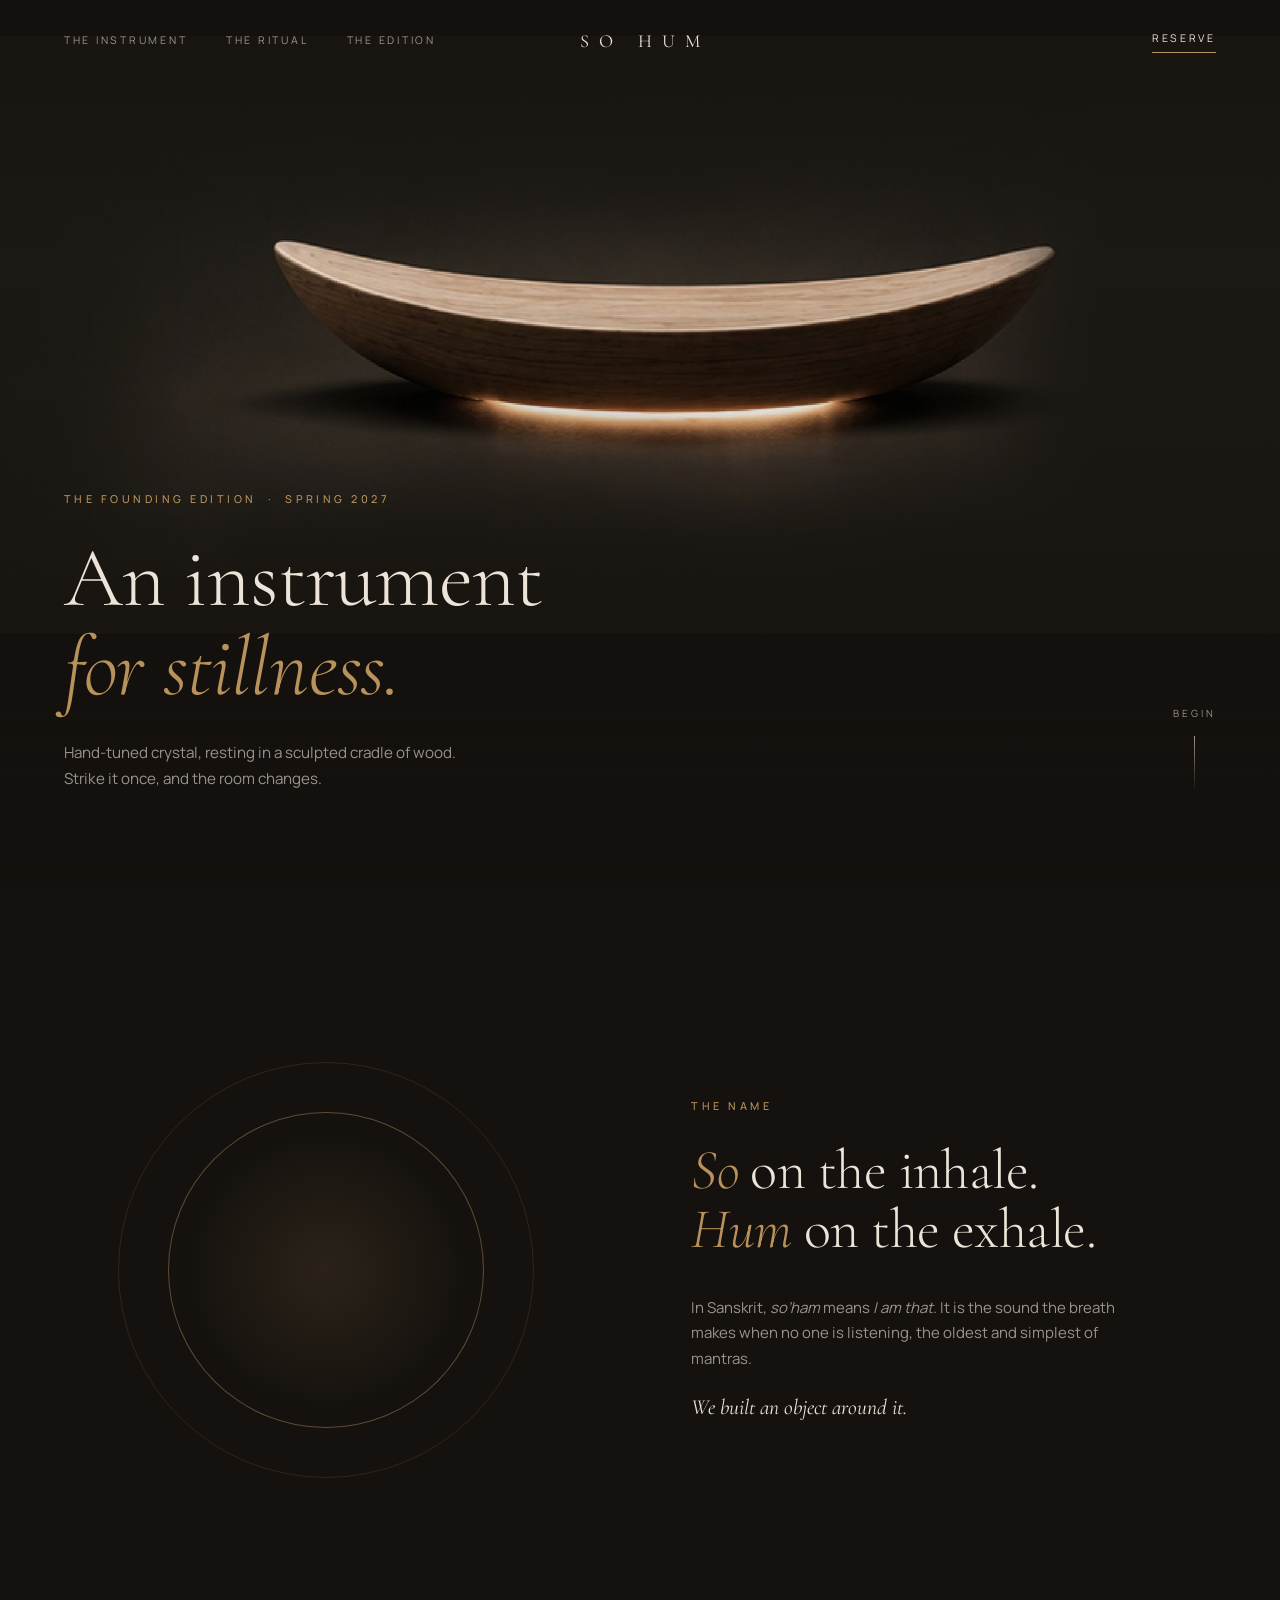
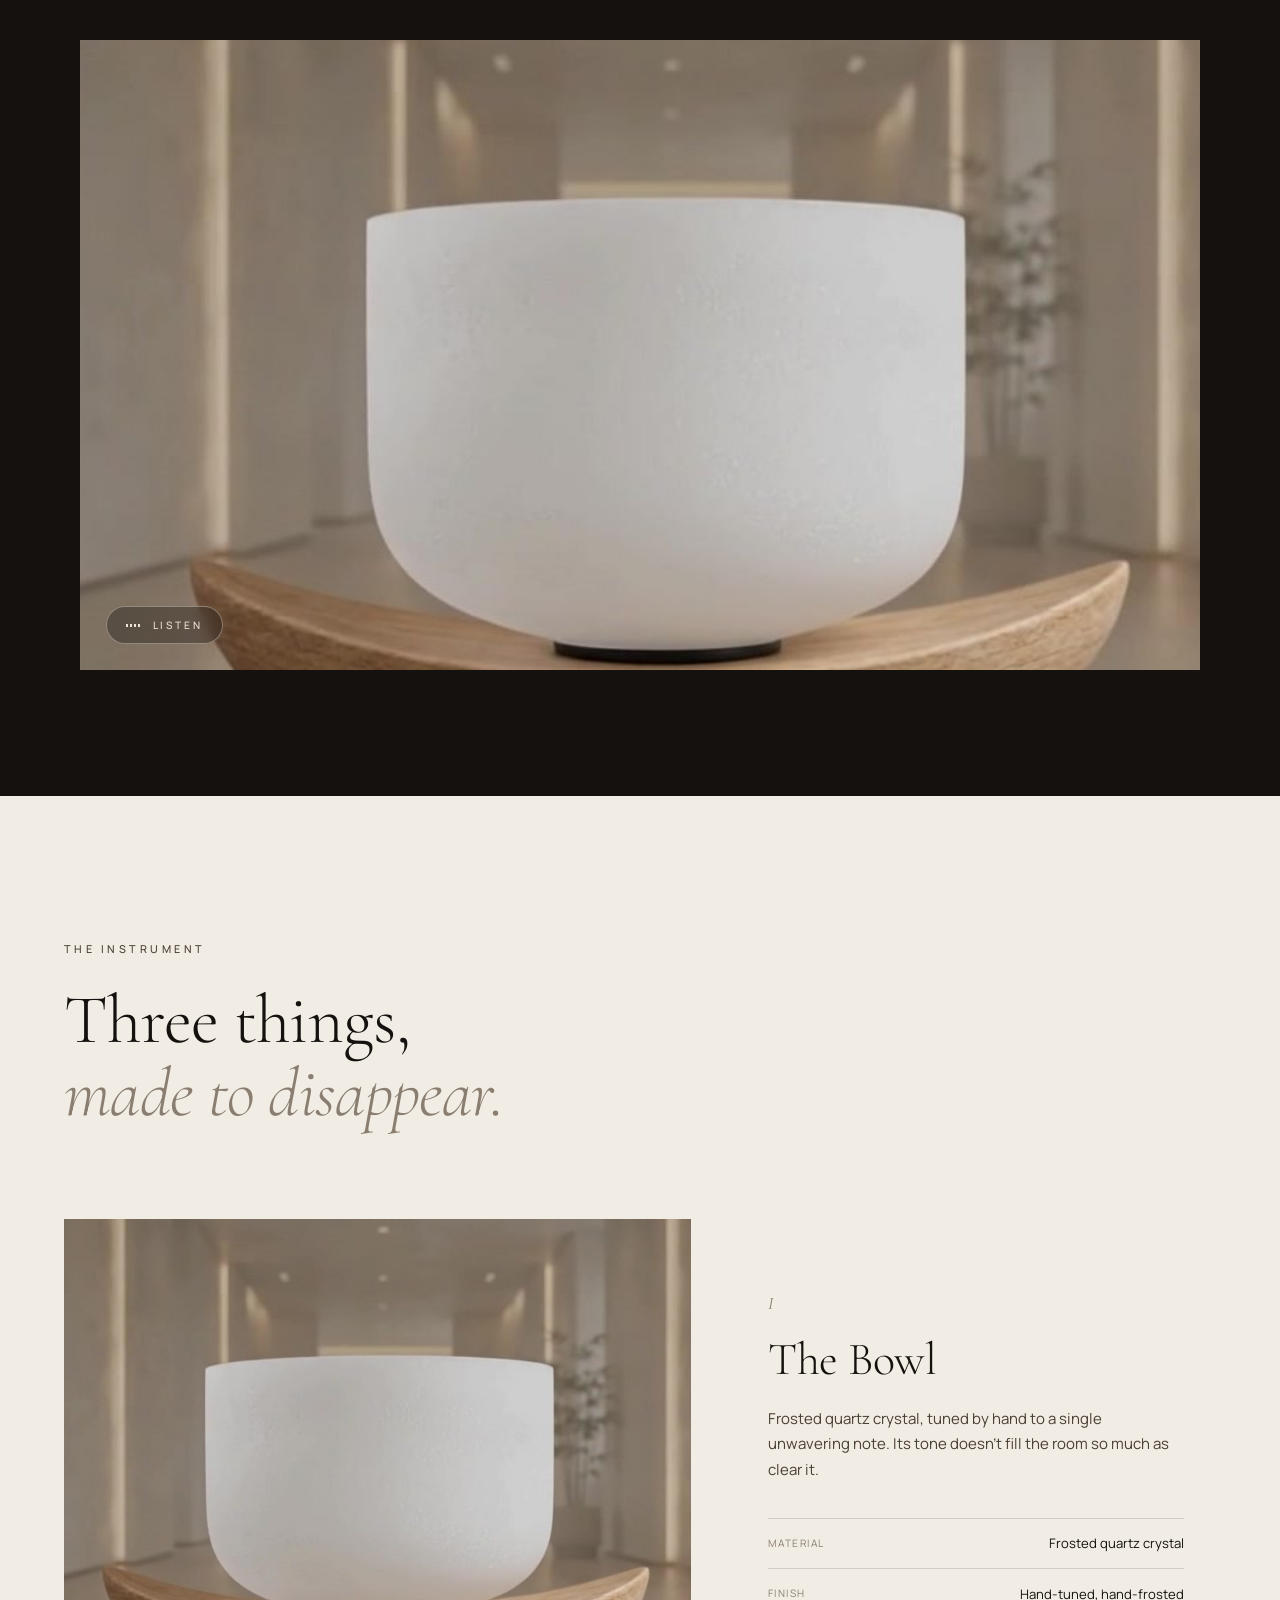
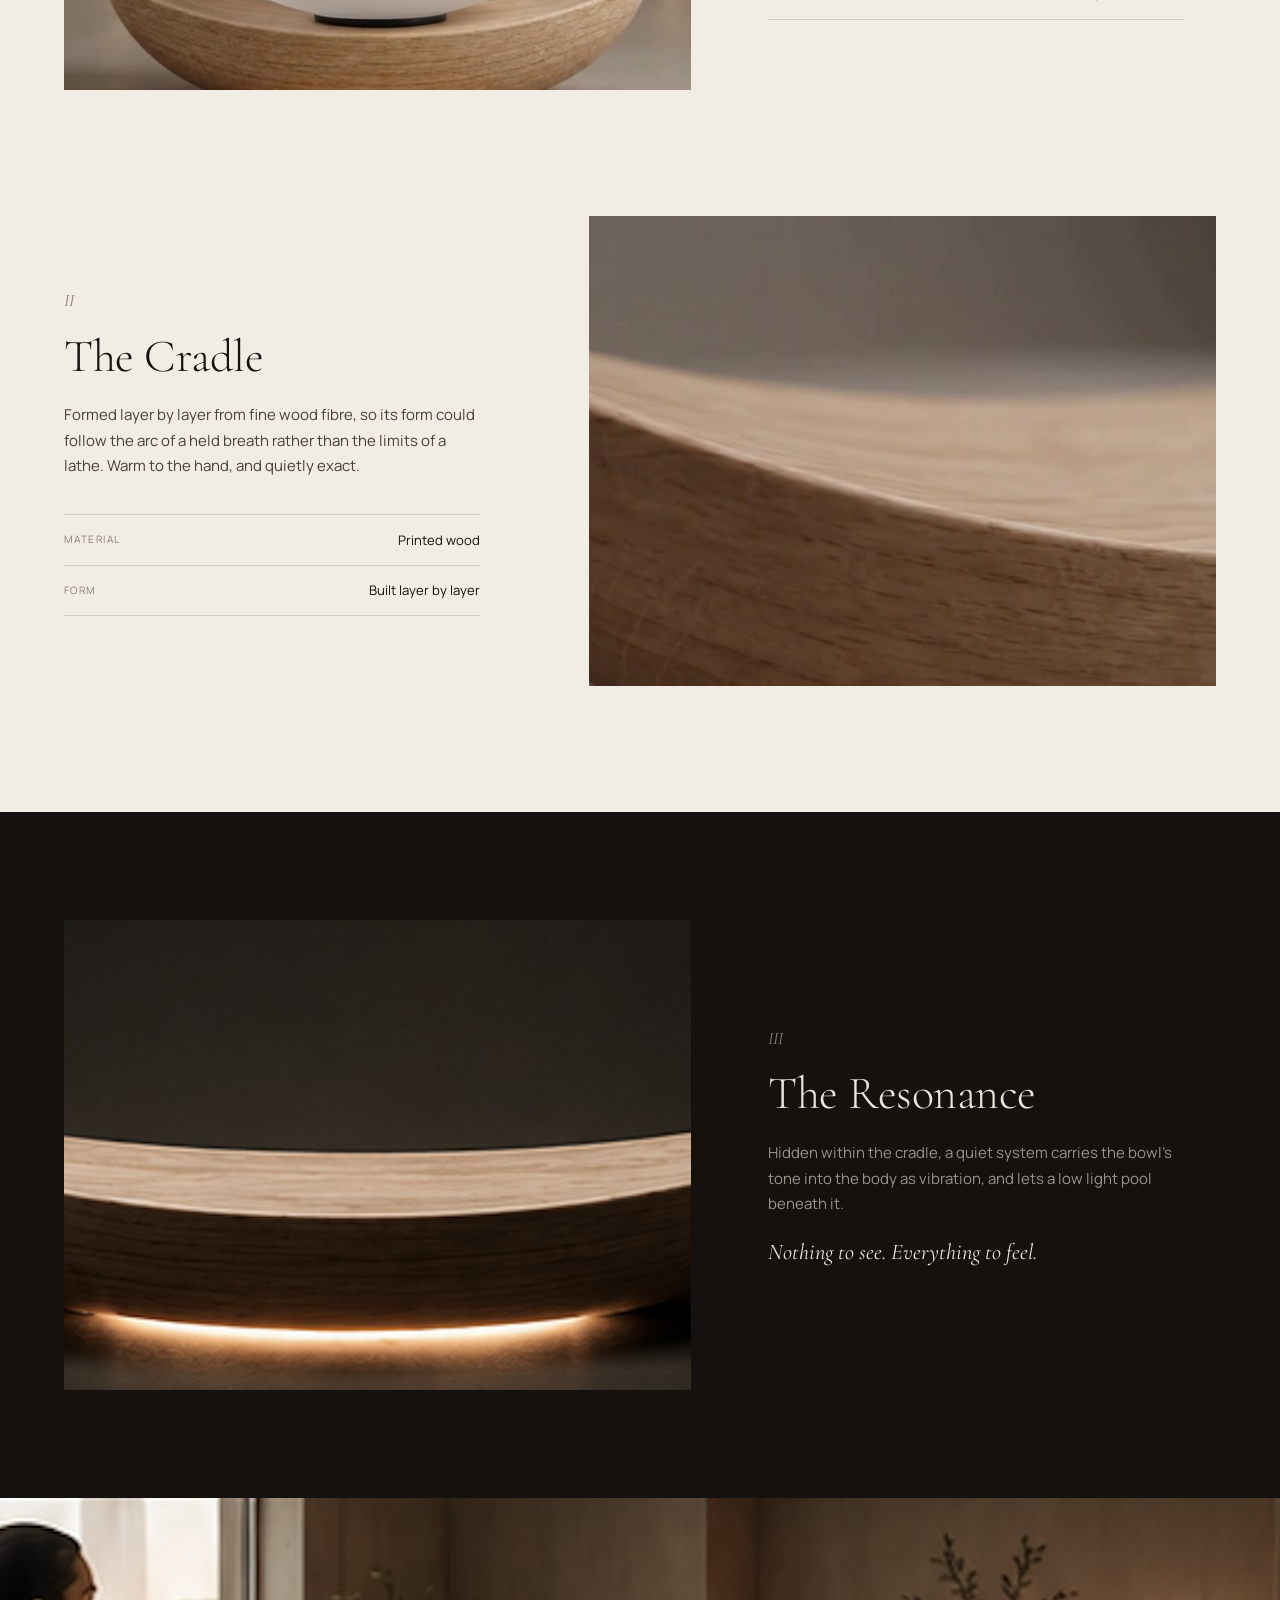
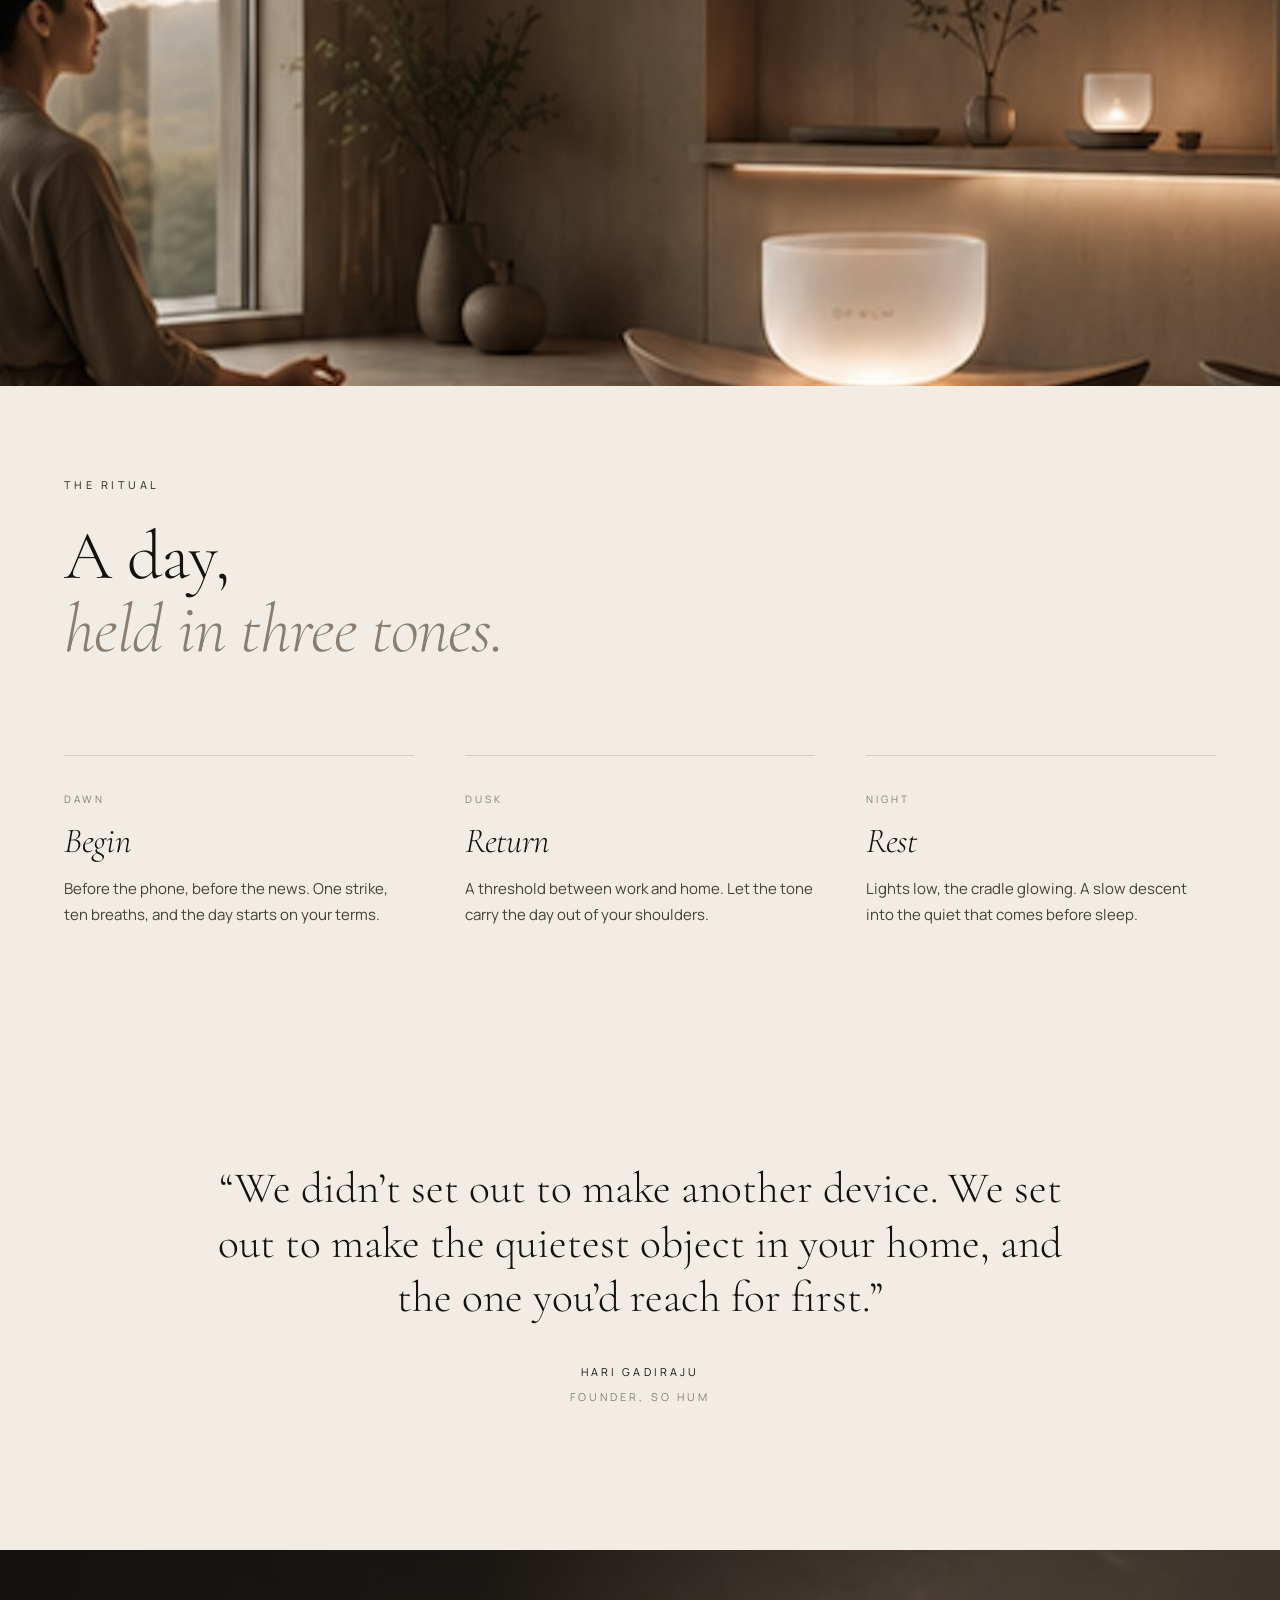
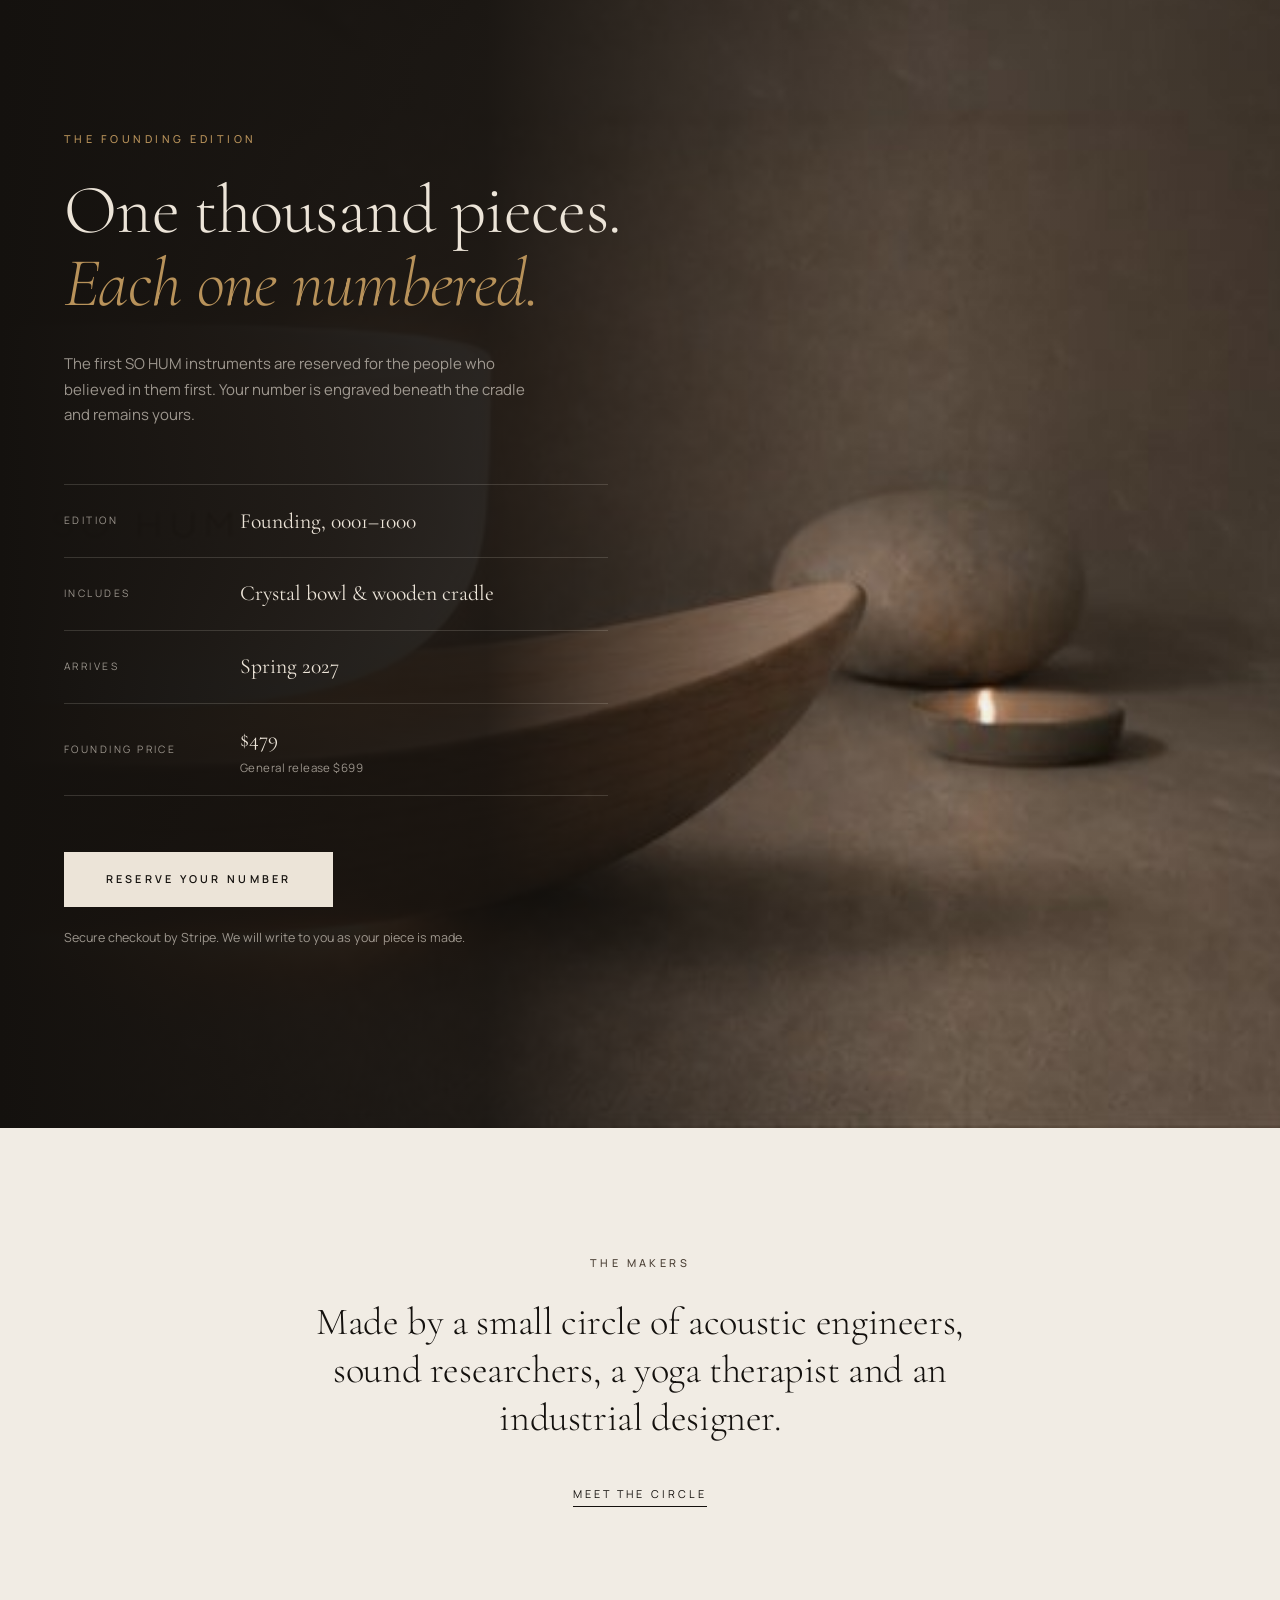
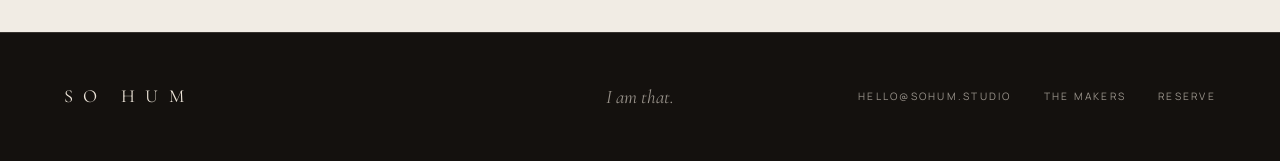
==== commit af9346cf: "Update cradle material and edition size in concept copy The cradle is 3D printed wood, so the copy n" ====
--- a/concept/index.html
+++ b/concept/index.html
@@ -6,7 +6,7 @@
     <title>SO HUM — An Instrument for Stillness</title>
     <meta
       name="description"
-      content="Hand-tuned crystal resting in a cradle of solid oak. The SO HUM Founding Edition — five hundred numbered pieces, arriving Spring 2027."
+      content="Hand-tuned crystal resting in a sculpted wooden cradle. The SO HUM Founding Edition — one thousand numbered pieces, arriving Spring 2027."
     />
     <meta name="theme-color" content="#14110e" />
     <link rel="preconnect" href="https://fonts.googleapis.com" />
@@ -36,7 +36,7 @@
           <p class="kicker fade">The Founding Edition &nbsp;·&nbsp; Spring 2027</p>
           <h1 id="hero-title" class="fade">An instrument<br /><em>for stillness.</em></h1>
           <p class="hero-sub fade">
-            Hand-tuned crystal, resting in a cradle of solid oak.
+            Hand-tuned crystal, resting in a sculpted cradle of wood.
             Strike it once, and the room changes.
           </p>
         </div>
@@ -89,7 +89,7 @@
 
         <article class="chapter reveal">
           <figure class="chapter-media">
-            <img src="../assets/concept/bowl.jpg" alt="Frosted crystal singing bowl resting on an oak cradle" loading="lazy" />
+            <img src="../assets/concept/bowl.jpg" alt="Frosted crystal singing bowl resting on a wooden cradle" loading="lazy" />
           </figure>
           <div class="chapter-copy">
             <span class="numeral">I</span>
@@ -107,25 +107,26 @@
 
         <article class="chapter chapter--flip reveal">
           <figure class="chapter-media">
-            <img src="../assets/concept/grain.jpg" alt="Close detail of the oak cradle's curved edge" loading="lazy" />
+            <img src="../assets/concept/grain.jpg" alt="Close detail of the wooden cradle's curved edge" loading="lazy" />
           </figure>
           <div class="chapter-copy">
             <span class="numeral">II</span>
             <h3>The Cradle</h3>
             <p>
-              Shaped from solid oak, its curve drawn from the arc of a held breath.
-              No two grains are alike, so no two cradles are either.
+              Formed layer by layer from fine wood fibre, so its form could follow
+              the arc of a held breath rather than the limits of a lathe.
+              Warm to the hand, and quietly exact.
             </p>
             <dl class="specs">
-              <div><dt>Material</dt><dd>Solid oak</dd></div>
-              <div><dt>Form</dt><dd>Sculpted, oiled by hand</dd></div>
+              <div><dt>Material</dt><dd>Printed wood</dd></div>
+              <div><dt>Form</dt><dd>Built layer by layer</dd></div>
             </dl>
           </div>
         </article>
 
         <article class="chapter chapter--dark reveal">
           <figure class="chapter-media">
-            <img src="../assets/concept/cradle.jpg" alt="The oak cradle in darkness with a soft light pooling beneath it" loading="lazy" />
+            <img src="../assets/concept/cradle.jpg" alt="The wooden cradle in darkness with a soft light pooling beneath it" loading="lazy" />
           </figure>
           <div class="chapter-copy">
             <span class="numeral">III</span>
@@ -184,7 +185,7 @@
         <div class="edition-inner">
           <header class="reveal">
             <p class="kicker">The Founding Edition</p>
-            <h2 id="edition-title">Five hundred pieces.<br /><em>Each one numbered.</em></h2>
+            <h2 id="edition-title">One thousand pieces.<br /><em>Each one numbered.</em></h2>
             <p class="edition-lede">
               The first SO HUM instruments are reserved for the people who believed in them first.
               Your number is engraved beneath the cradle and remains yours.
@@ -192,8 +193,8 @@
           </header>
 
           <dl class="ledger reveal">
-            <div><dt>Edition</dt><dd>Founding, 001–500</dd></div>
-            <div><dt>Includes</dt><dd>Crystal bowl &amp; oak cradle</dd></div>
+            <div><dt>Edition</dt><dd>Founding, 0001–1000</dd></div>
+            <div><dt>Includes</dt><dd>Crystal bowl &amp; wooden cradle</dd></div>
             <div><dt>Arrives</dt><dd>Spring 2027</dd></div>
             <div><dt>Founding price</dt><dd>$479 <small>General release $699</small></dd></div>
           </dl>
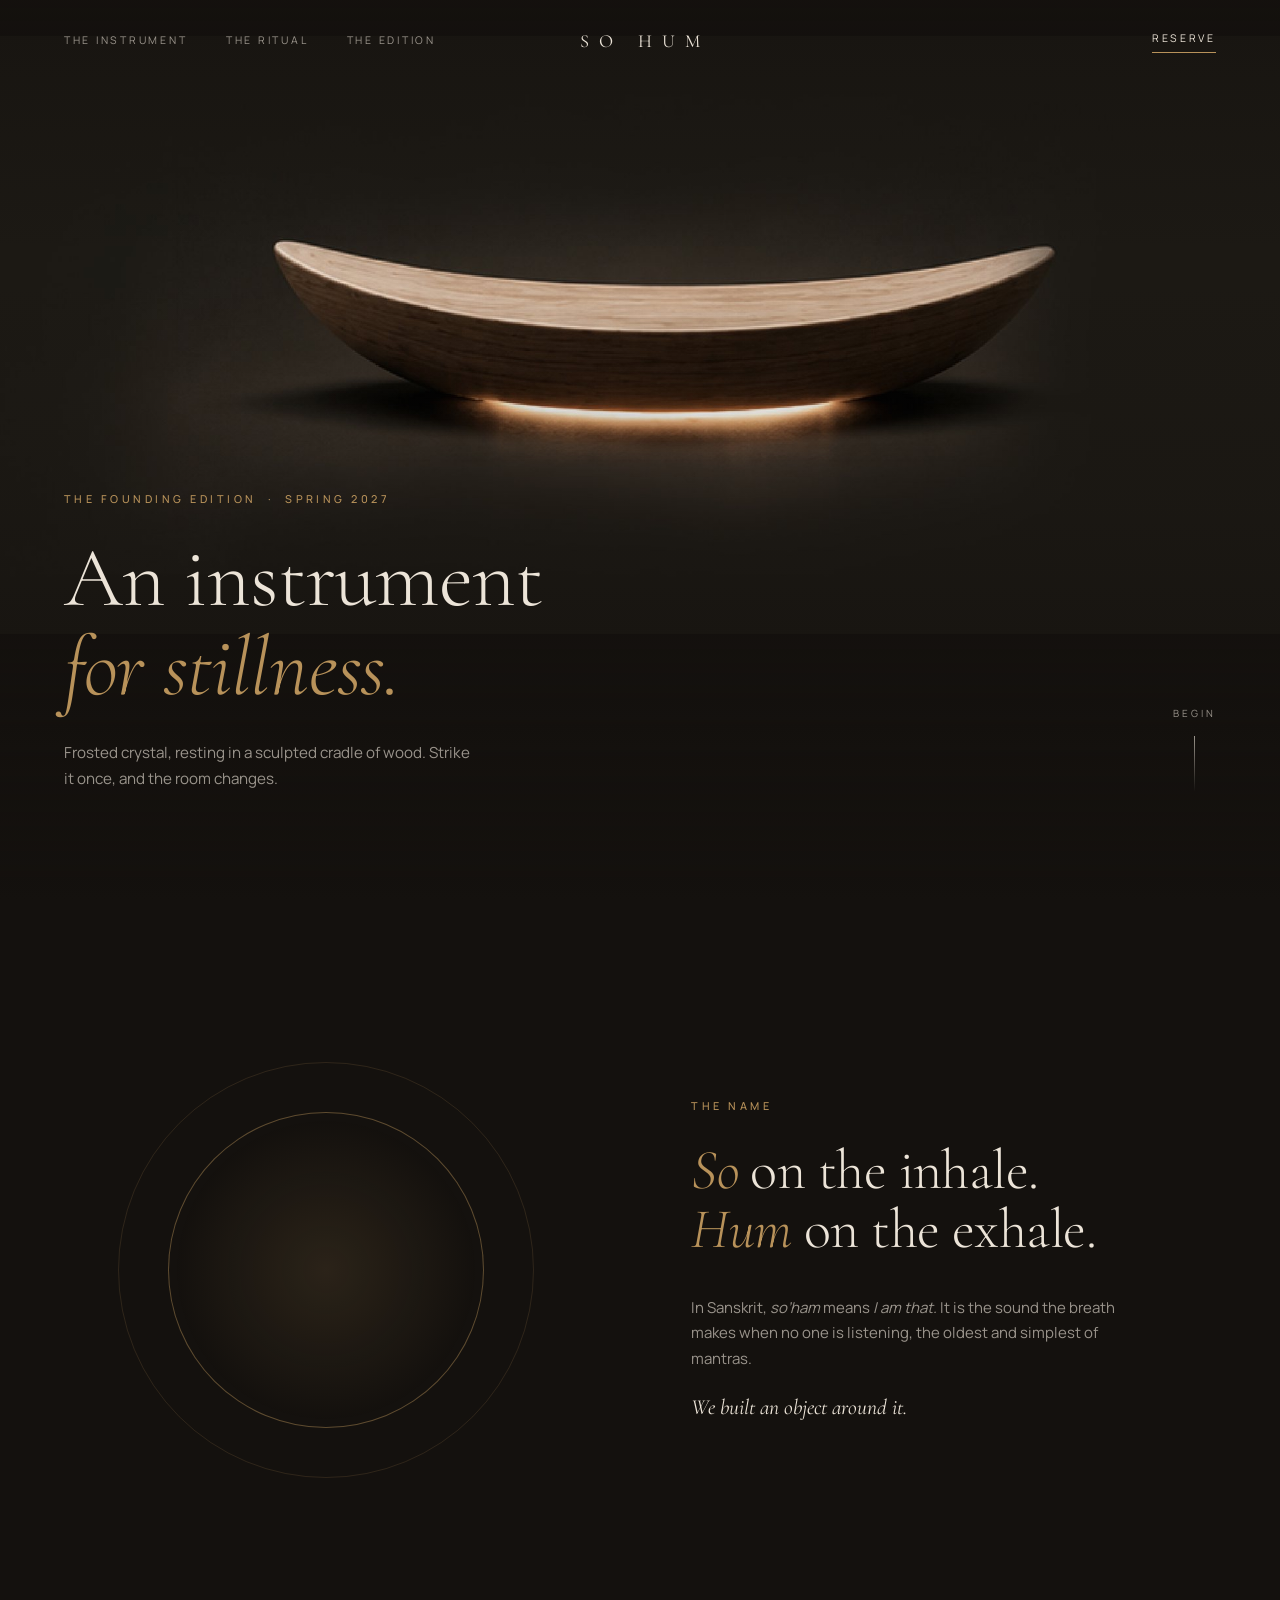
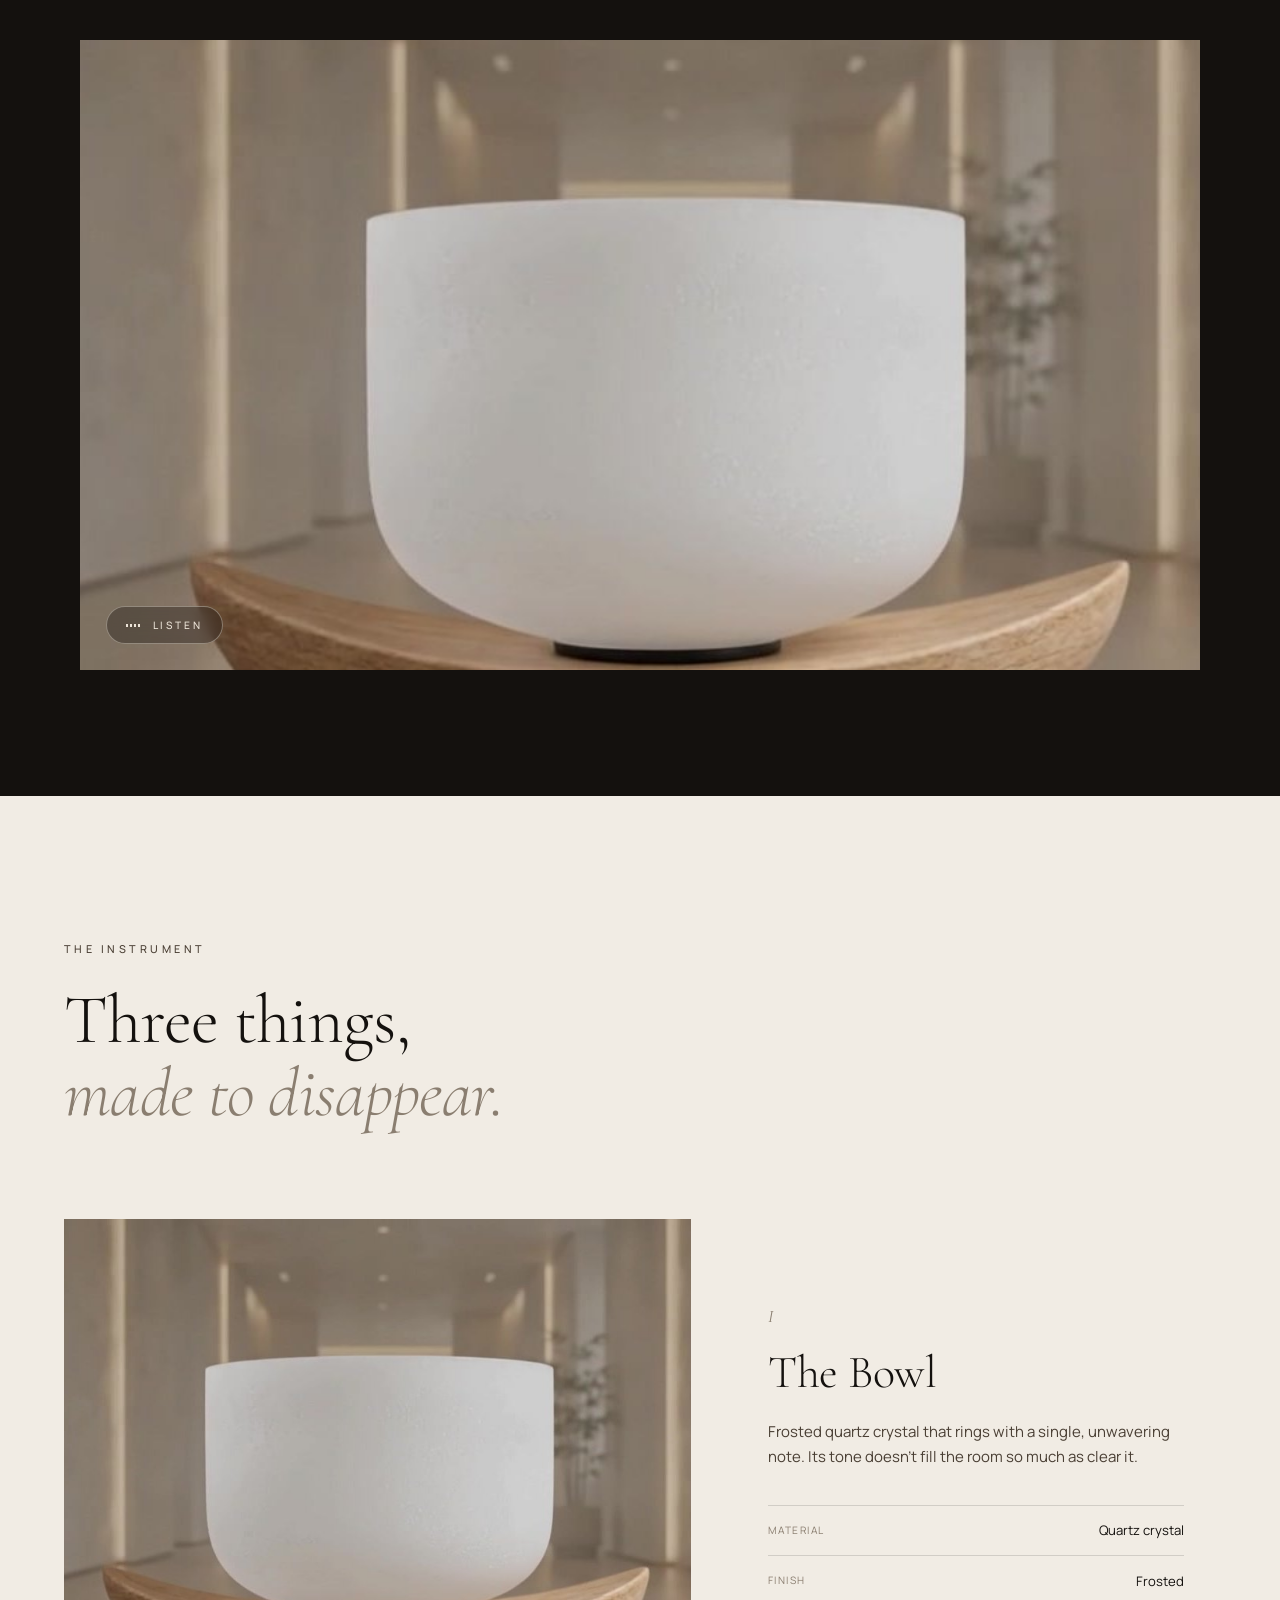
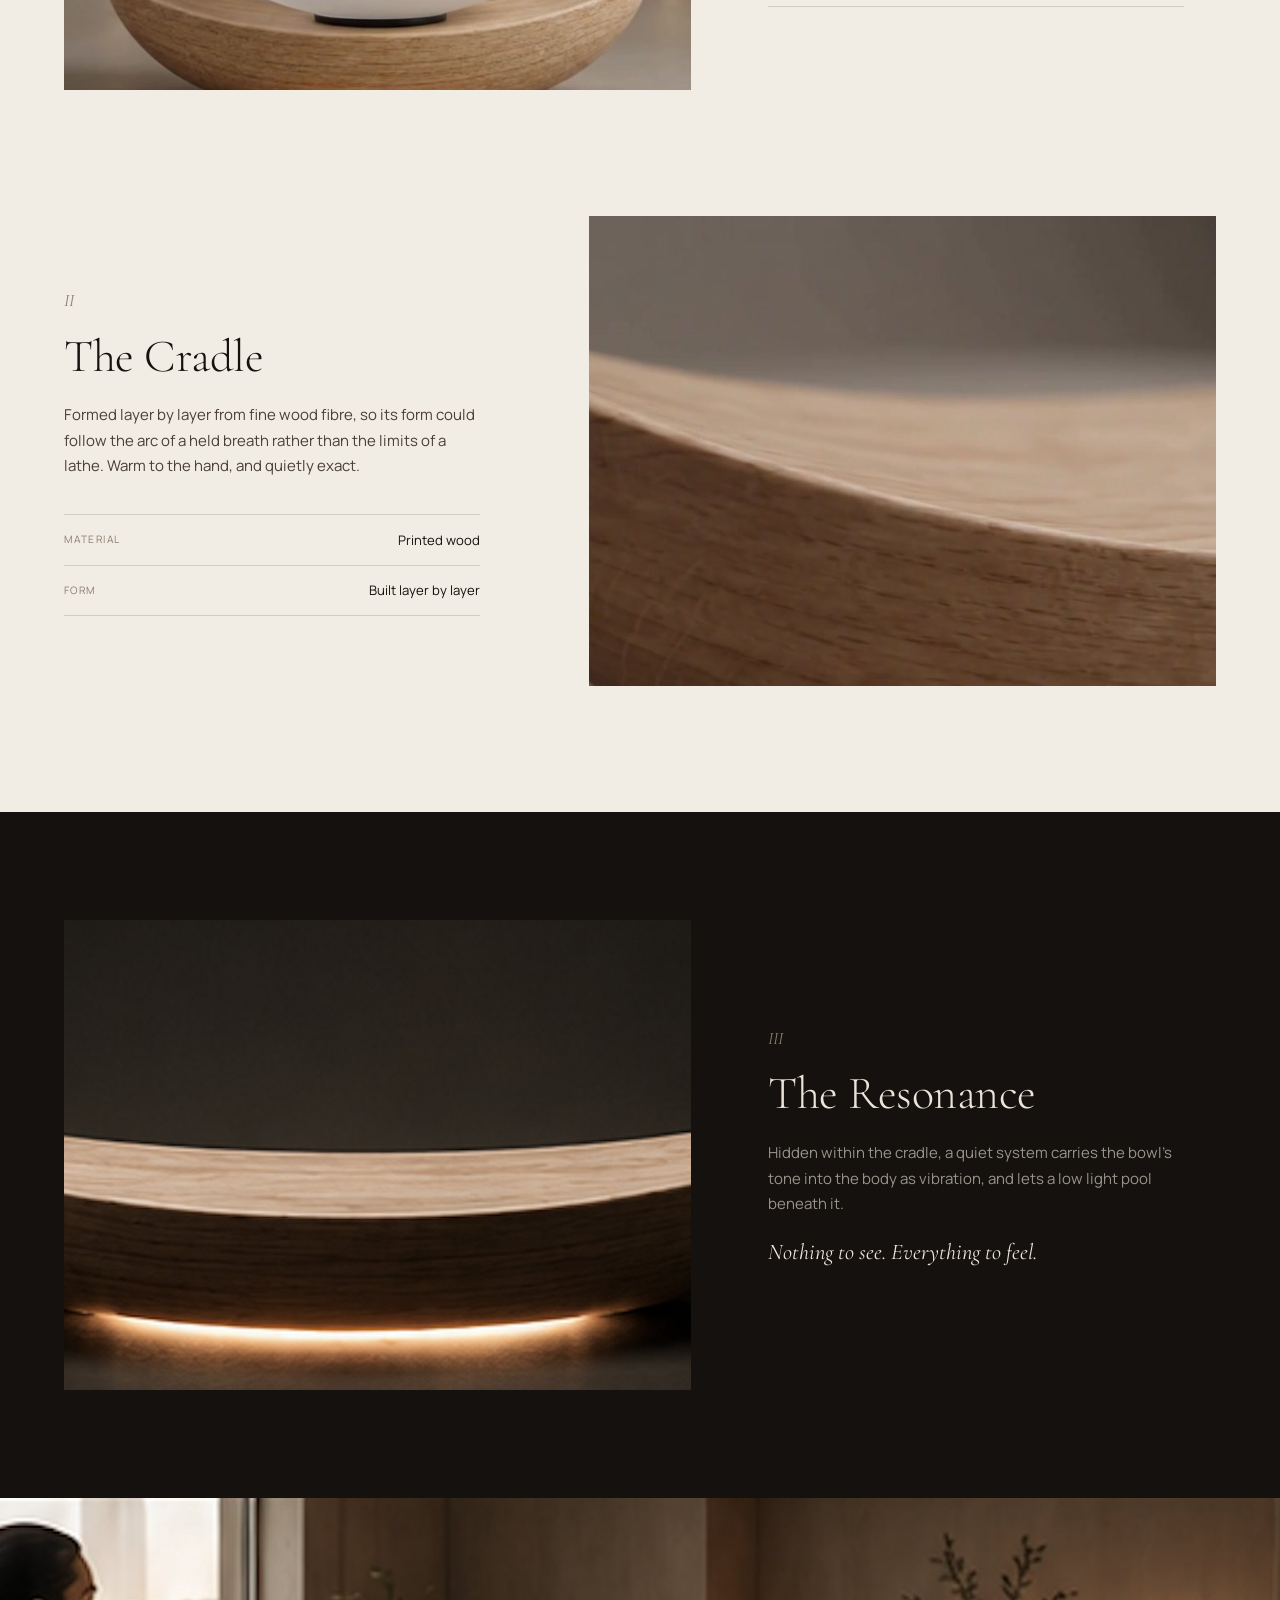
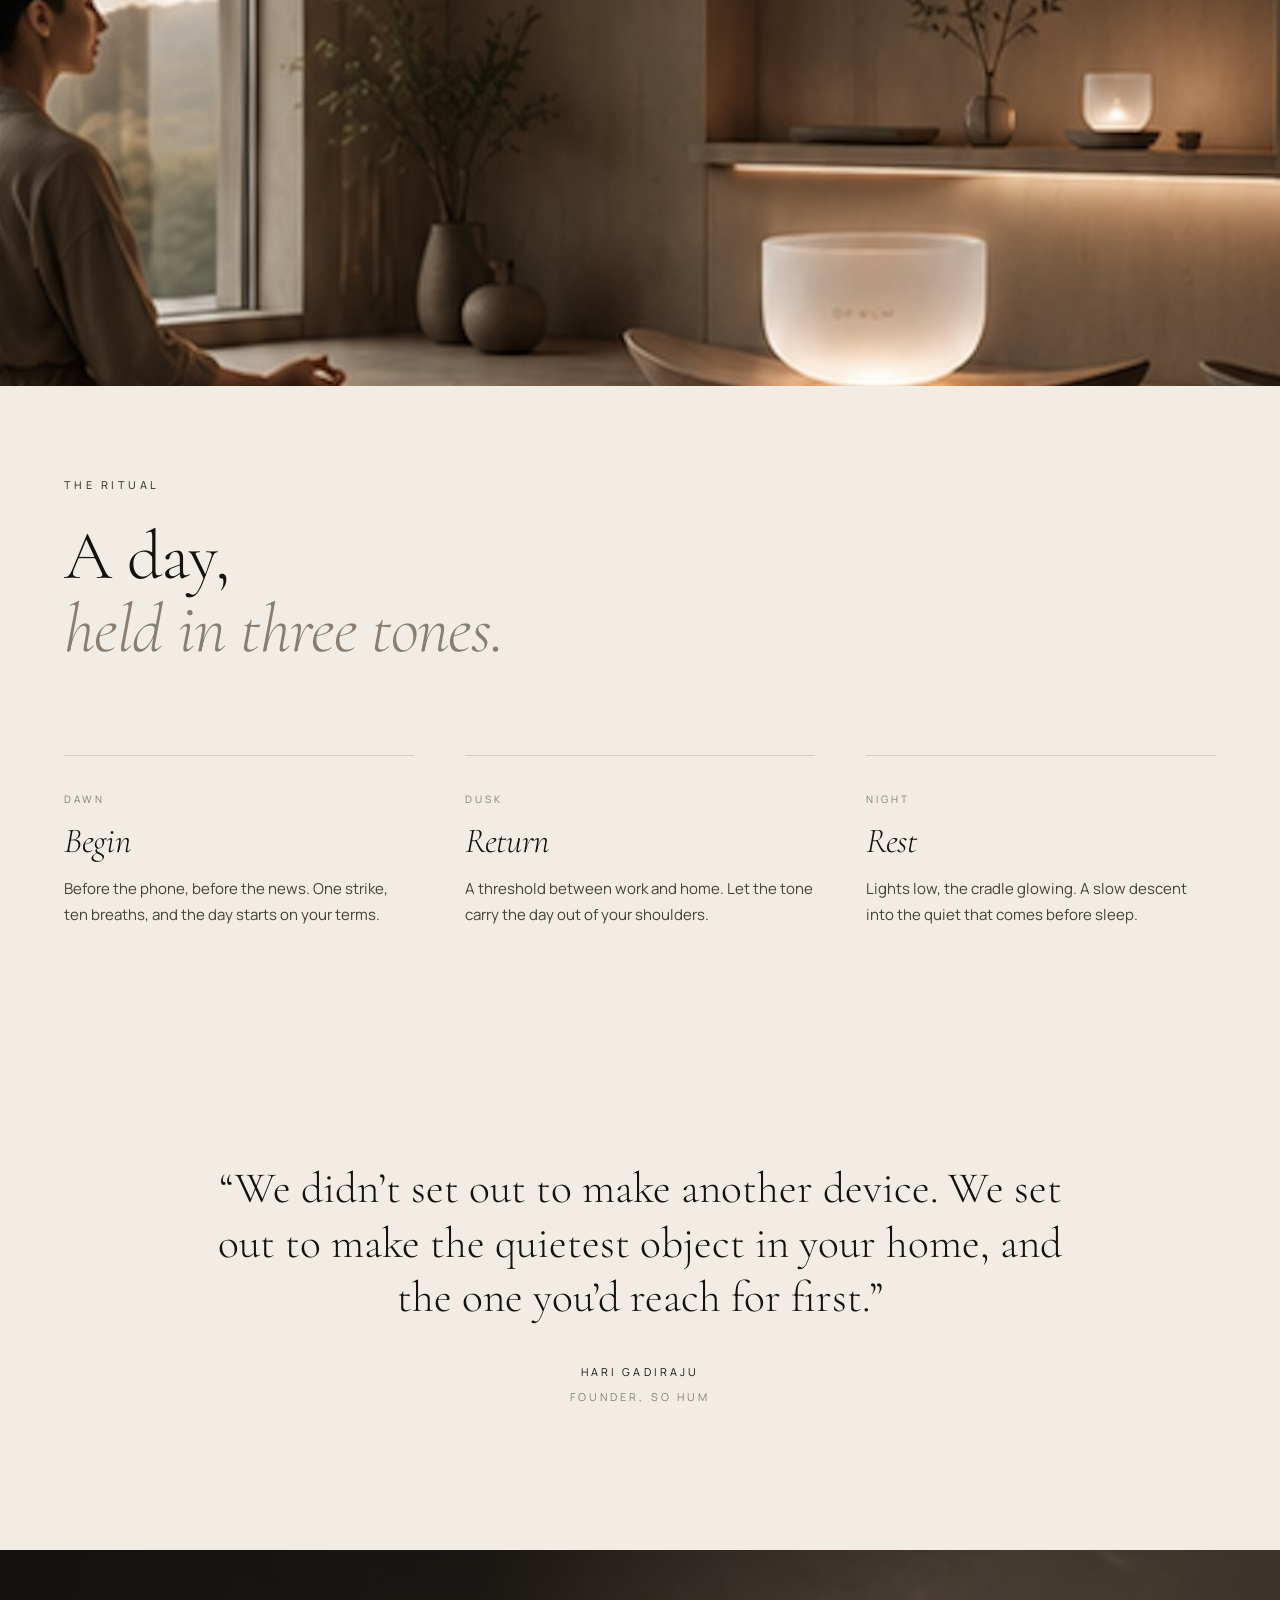
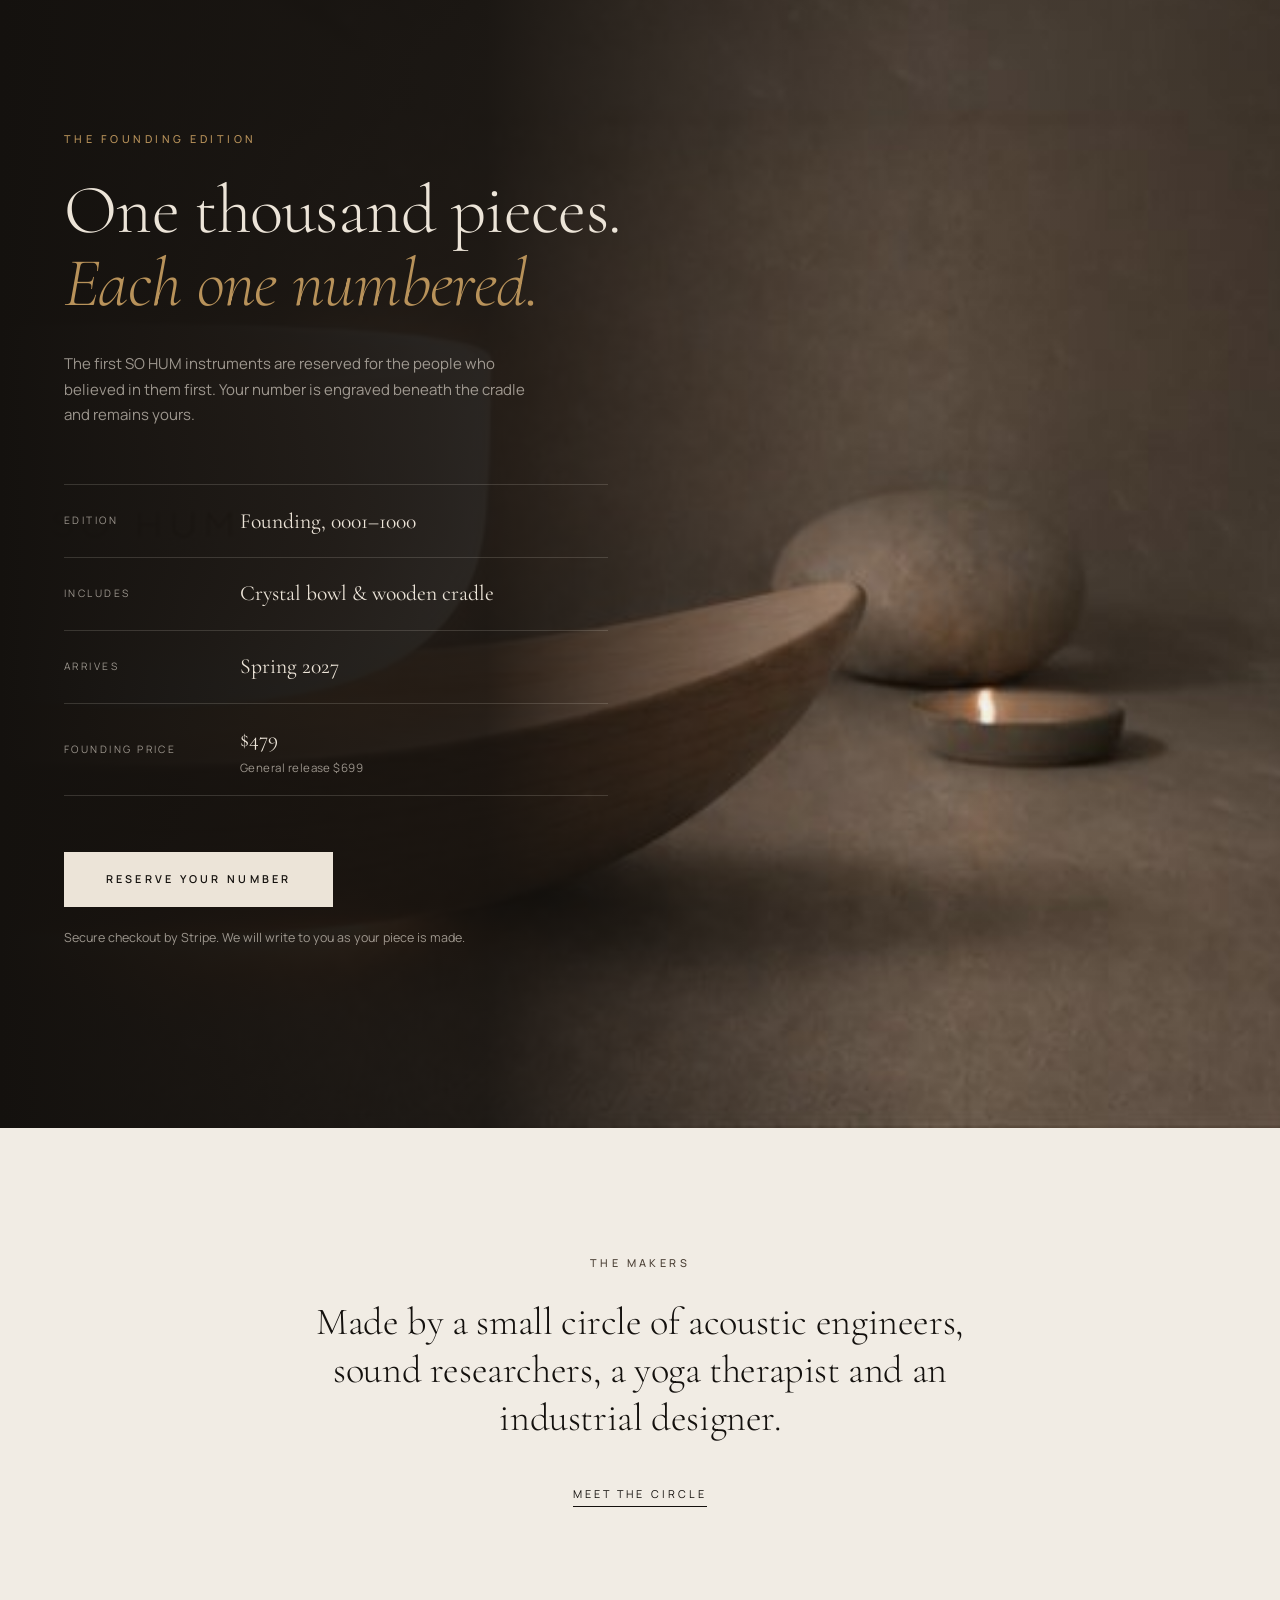
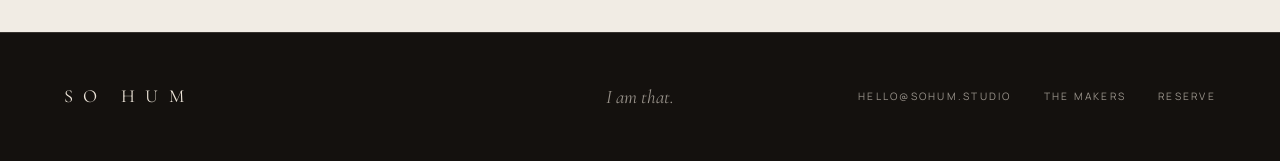
==== commit 2e5b741d: "Remove hand-tuned and hand-frosted claims from concept copy Co-Authored-By: Claude Opus 5.5 <noreply" ====
--- a/concept/index.html
+++ b/concept/index.html
@@ -6,7 +6,7 @@
     <title>SO HUM — An Instrument for Stillness</title>
     <meta
       name="description"
-      content="Hand-tuned crystal resting in a sculpted wooden cradle. The SO HUM Founding Edition — one thousand numbered pieces, arriving Spring 2027."
+      content="Frosted crystal resting in a sculpted wooden cradle. The SO HUM Founding Edition — one thousand numbered pieces, arriving Spring 2027."
     />
     <meta name="theme-color" content="#14110e" />
     <link rel="preconnect" href="https://fonts.googleapis.com" />
@@ -36,7 +36,7 @@
           <p class="kicker fade">The Founding Edition &nbsp;·&nbsp; Spring 2027</p>
           <h1 id="hero-title" class="fade">An instrument<br /><em>for stillness.</em></h1>
           <p class="hero-sub fade">
-            Hand-tuned crystal, resting in a sculpted cradle of wood.
+            Frosted crystal, resting in a sculpted cradle of wood.
             Strike it once, and the room changes.
           </p>
         </div>
@@ -95,12 +95,12 @@
             <span class="numeral">I</span>
             <h3>The Bowl</h3>
             <p>
-              Frosted quartz crystal, tuned by hand to a single unwavering note.
+              Frosted quartz crystal that rings with a single, unwavering note.
               Its tone doesn’t fill the room so much as clear it.
             </p>
             <dl class="specs">
-              <div><dt>Material</dt><dd>Frosted quartz crystal</dd></div>
-              <div><dt>Finish</dt><dd>Hand-tuned, hand-frosted</dd></div>
+              <div><dt>Material</dt><dd>Quartz crystal</dd></div>
+              <div><dt>Finish</dt><dd>Frosted</dd></div>
             </dl>
           </div>
         </article>
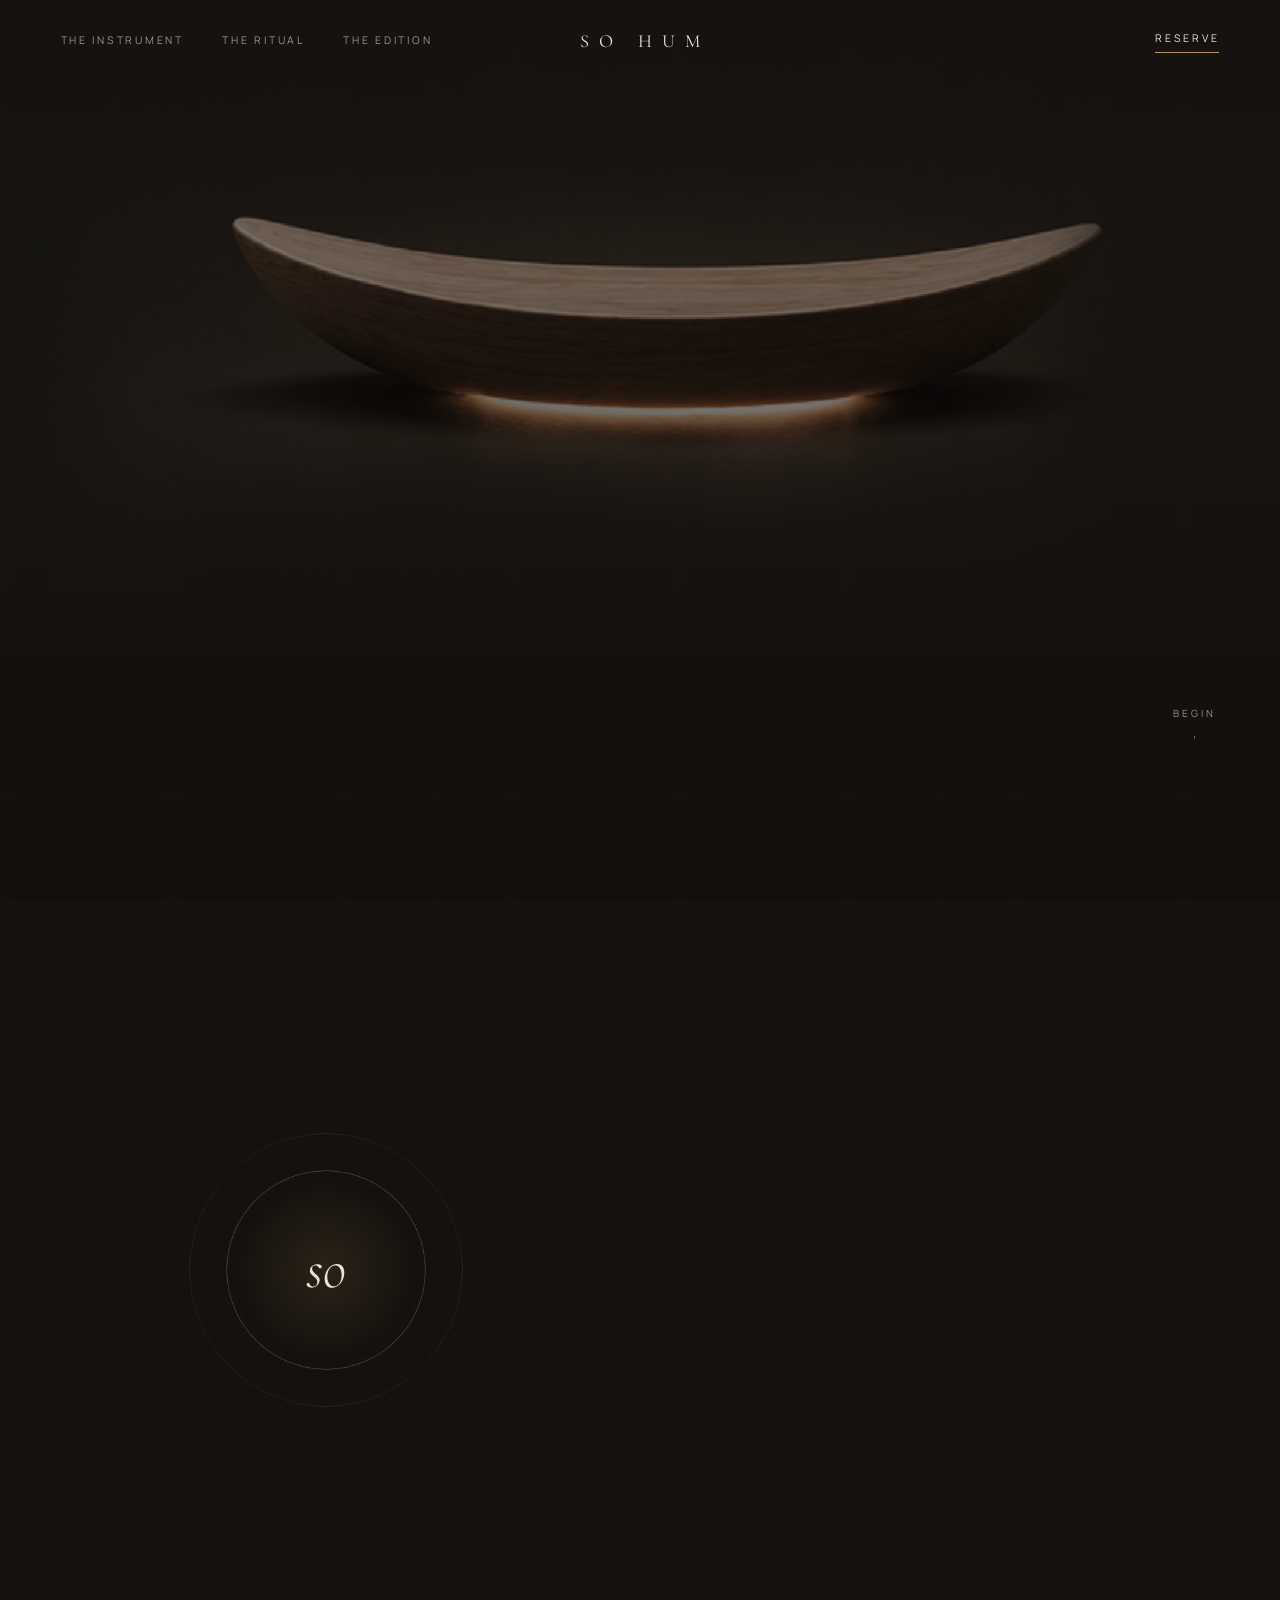
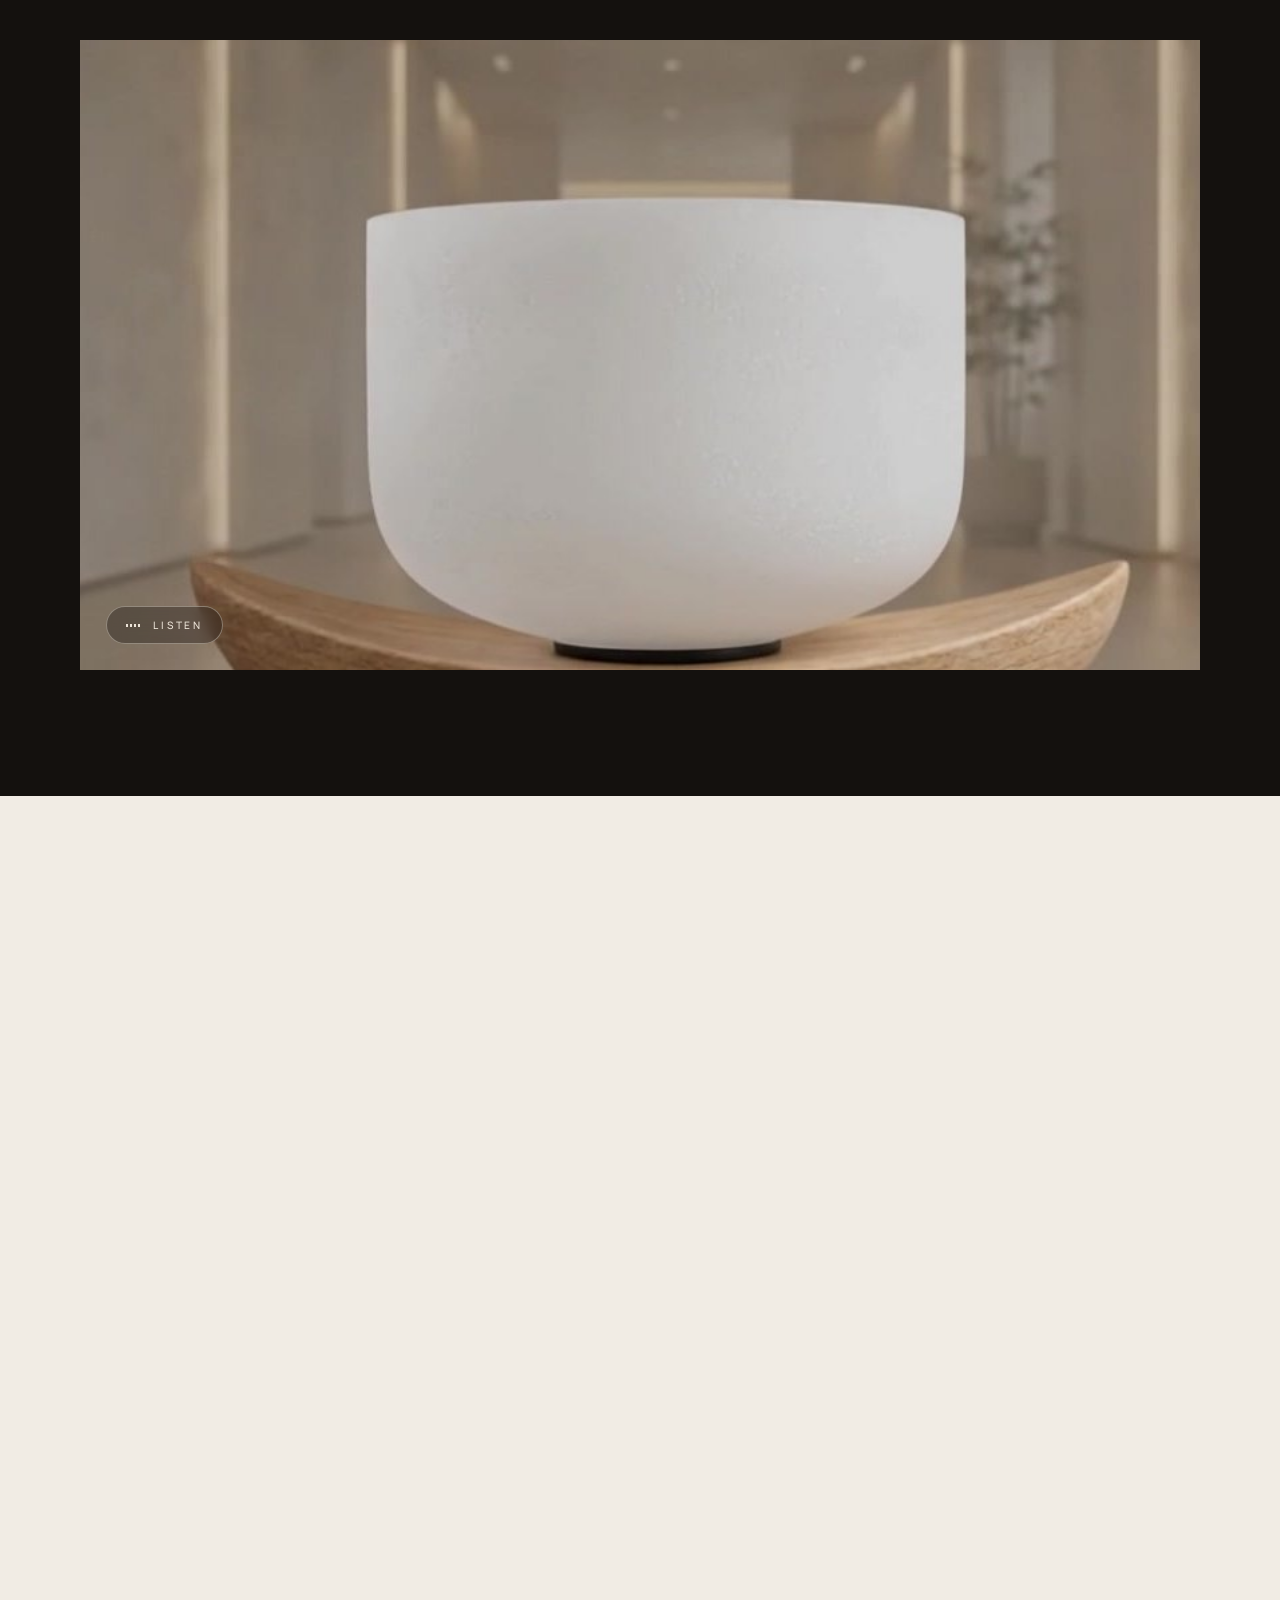
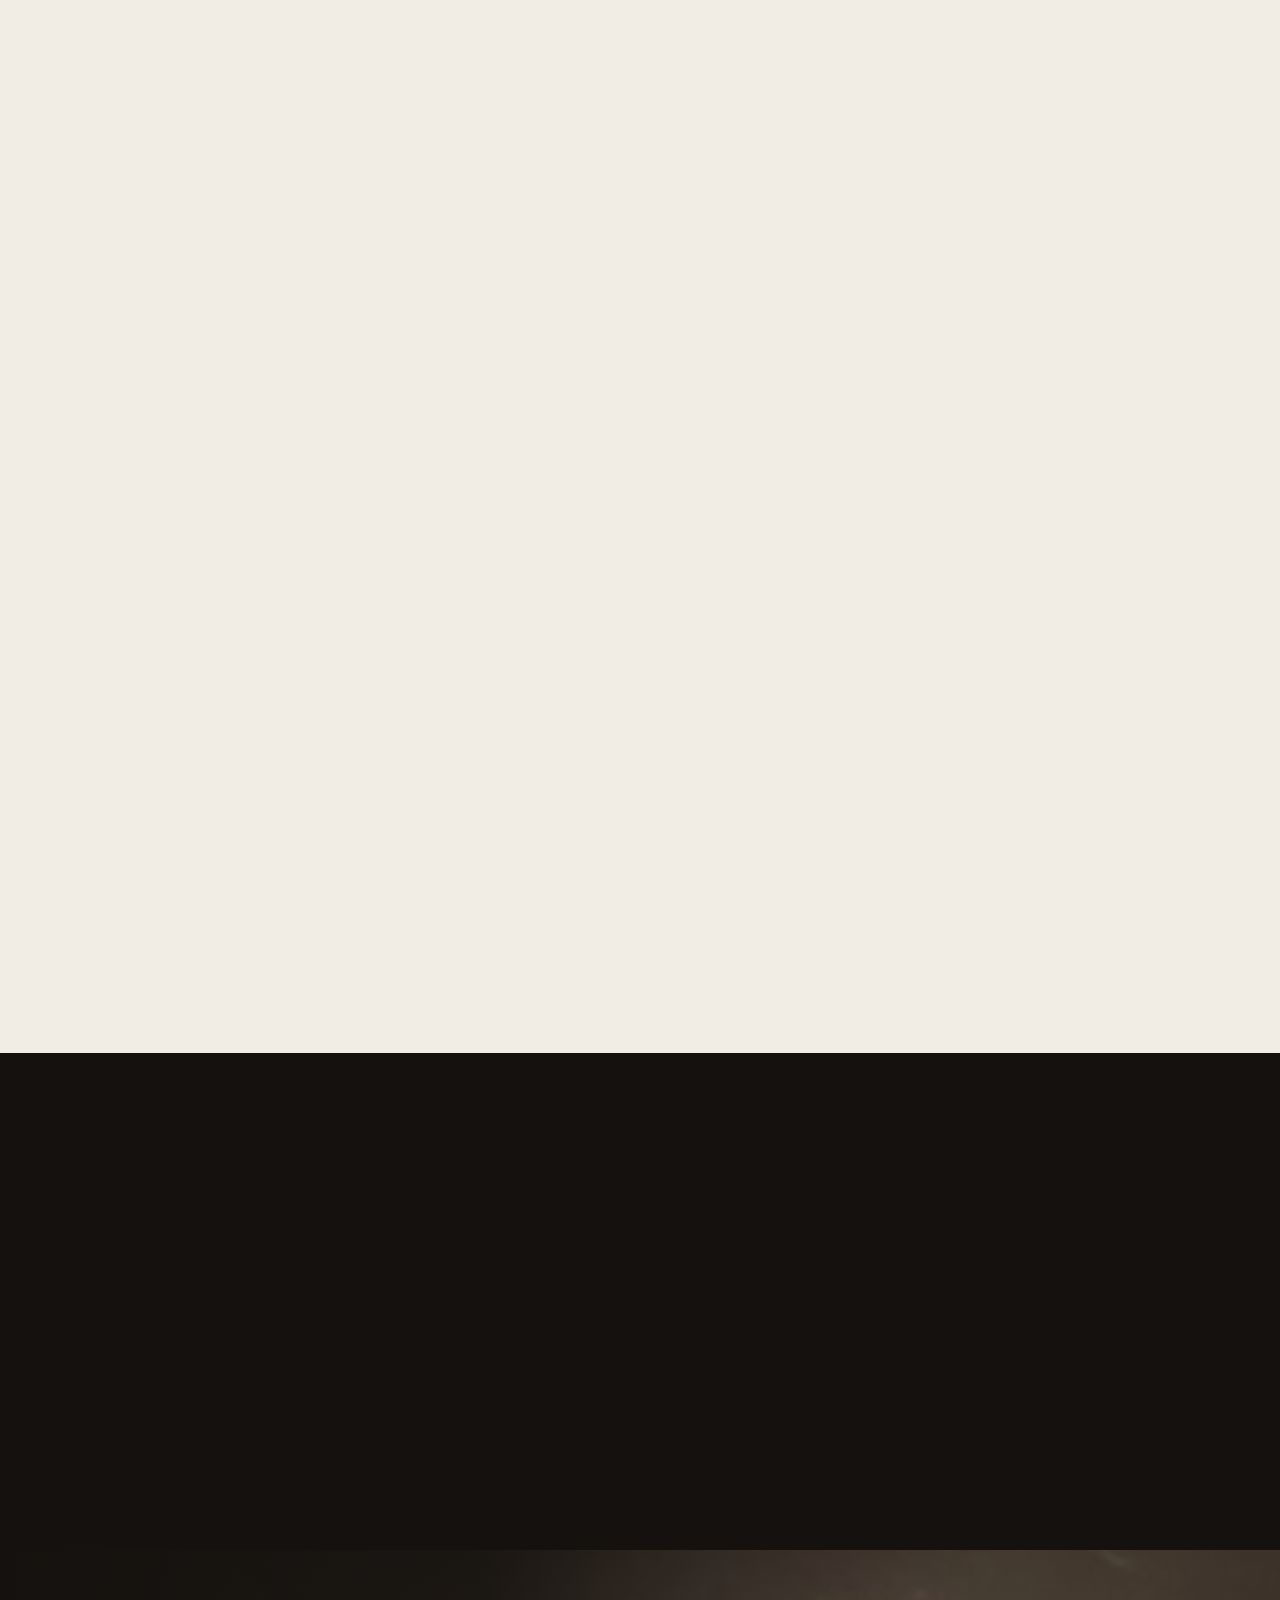
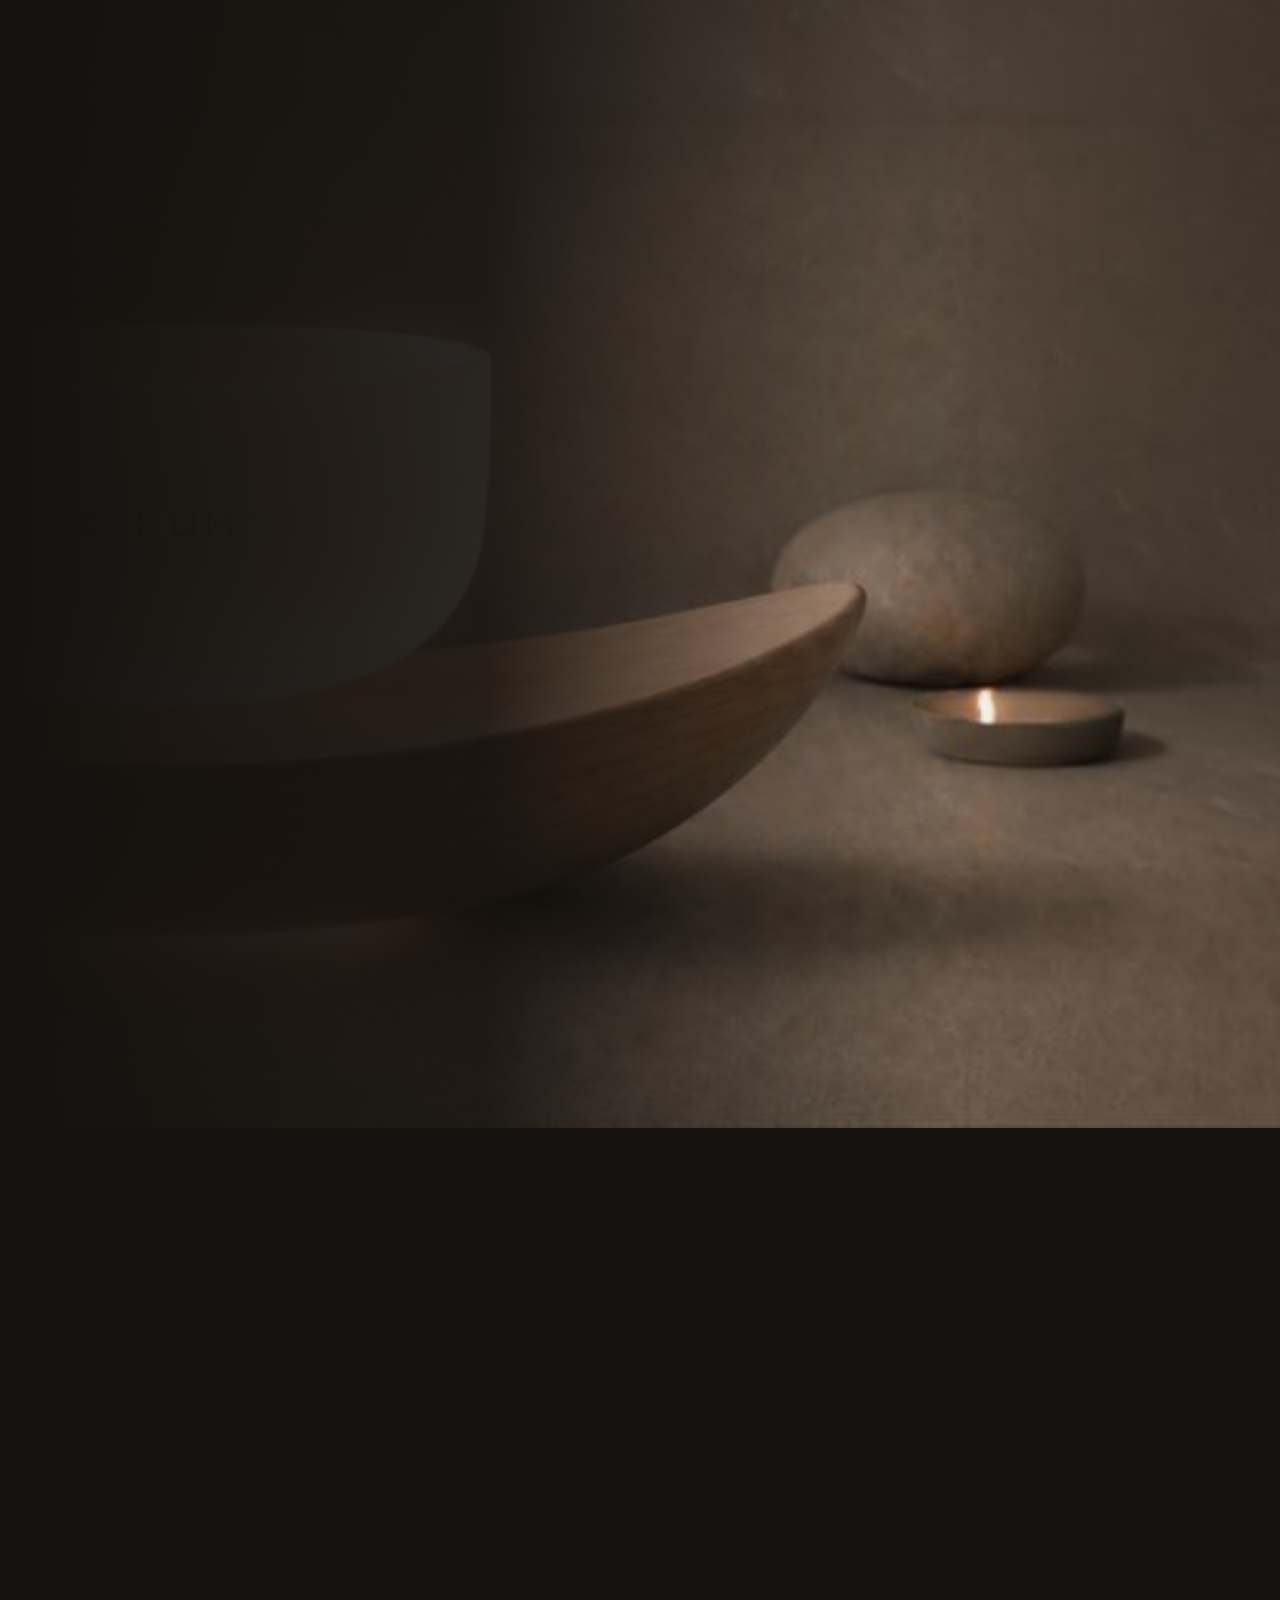
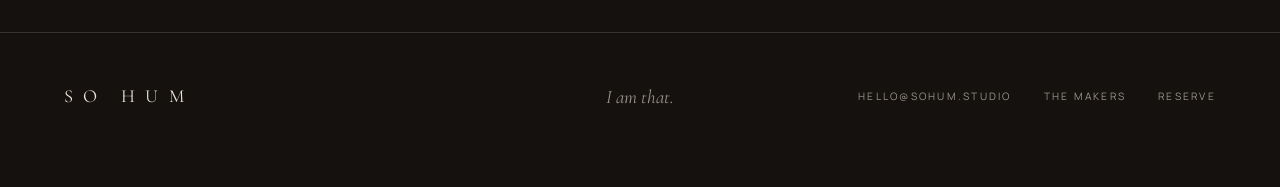
==== commit 37bc4327: "Make the storytelling page the homepage Moves concept/index.html to index.html with its styles and s" ====
--- a/concept/index.html
+++ b/concept/index.html
@@ -2,228 +2,11 @@
 <html lang="en">
   <head>
     <meta charset="UTF-8" />
-    <meta name="viewport" content="width=device-width, initial-scale=1.0" />
-    <title>SO HUM — An Instrument for Stillness</title>
-    <meta
-      name="description"
-      content="Frosted crystal resting in a sculpted wooden cradle. The SO HUM Founding Edition — one thousand numbered pieces, arriving Spring 2027."
-    />
-    <meta name="theme-color" content="#14110e" />
-    <link rel="preconnect" href="https://fonts.googleapis.com" />
-    <link rel="preconnect" href="https://fonts.gstatic.com" crossorigin />
-    <link
-      href="https://fonts.googleapis.com/css2?family=Cormorant+Garamond:ital,wght@0,300;0,400;0,500;1,300;1,400&family=Manrope:wght@400;500;600&display=swap"
-      rel="stylesheet"
-    />
-    <link rel="stylesheet" href="concept.css" />
+    <title>SO HUM</title>
+    <link rel="canonical" href="/" />
+    <meta http-equiv="refresh" content="0; url=/" />
   </head>
   <body>
-    <header class="nav" id="nav">
-      <nav class="nav-links" aria-label="Primary">
-        <a href="#instrument">The Instrument</a>
-        <a href="#ritual">The Ritual</a>
-        <a href="#edition">The Edition</a>
-      </nav>
-      <a href="#top" class="wordmark" aria-label="SO HUM home">SO&nbsp;HUM</a>
-      <a class="nav-reserve" href="https://book.stripe.com/8x23cwetEdEQ4mKaBl9bO00">Reserve</a>
-    </header>
-
-    <main id="top">
-      <!-- I. Arrival -->
-      <section class="hero" aria-labelledby="hero-title">
-        <div class="hero-media" aria-hidden="true"></div>
-        <div class="hero-copy">
-          <p class="kicker fade">The Founding Edition &nbsp;·&nbsp; Spring 2027</p>
-          <h1 id="hero-title" class="fade">An instrument<br /><em>for stillness.</em></h1>
-          <p class="hero-sub fade">
-            Frosted crystal, resting in a sculpted cradle of wood.
-            Strike it once, and the room changes.
-          </p>
-        </div>
-        <a class="scroll-cue" href="#meaning" aria-label="Begin">
-          <span>Begin</span>
-          <i aria-hidden="true"></i>
-        </a>
-      </section>
-
-      <!-- II. The name -->
-      <section class="meaning" id="meaning" aria-labelledby="meaning-title">
-        <div class="breath" aria-hidden="true">
-          <div class="breath-ring"></div>
-          <div class="breath-ring breath-ring--2"></div>
-          <span class="breath-word breath-word--in">so</span>
-          <span class="breath-word breath-word--out">hum</span>
-        </div>
-        <div class="meaning-copy reveal">
-          <p class="kicker">The name</p>
-          <h2 id="meaning-title">
-            <em>So</em> on the inhale.<br /><em>Hum</em> on the exhale.
-          </h2>
-          <p>
-            In Sanskrit, <em>so’ham</em> means <em>I am that.</em> It is the sound the breath
-            makes when no one is listening, the oldest and simplest of mantras.
-          </p>
-          <p>We built an object around it.</p>
-        </div>
-      </section>
-
-      <!-- III. The film -->
-      <section class="film" aria-label="The SO HUM film">
-        <div class="film-frame">
-          <video id="film" autoplay muted loop playsinline preload="metadata" poster="../assets/concept/bowl.jpg">
-            <source src="../assets/video-1184640254727251.mp4" type="video/mp4" />
-          </video>
-        </div>
-        <button class="listen" id="listen" type="button" aria-pressed="false">
-          <span class="listen-bars" aria-hidden="true"><i></i><i></i><i></i><i></i></span>
-          <span class="listen-label">Listen</span>
-        </button>
-      </section>
-
-      <!-- IV. The instrument -->
-      <section class="instrument" id="instrument" aria-labelledby="instrument-title">
-        <header class="section-head reveal">
-          <p class="kicker">The Instrument</p>
-          <h2 id="instrument-title">Three things,<br /><em>made to disappear.</em></h2>
-        </header>
-
-        <article class="chapter reveal">
-          <figure class="chapter-media">
-            <img src="../assets/concept/bowl.jpg" alt="Frosted crystal singing bowl resting on a wooden cradle" loading="lazy" />
-          </figure>
-          <div class="chapter-copy">
-            <span class="numeral">I</span>
-            <h3>The Bowl</h3>
-            <p>
-              Frosted quartz crystal that rings with a single, unwavering note.
-              Its tone doesn’t fill the room so much as clear it.
-            </p>
-            <dl class="specs">
-              <div><dt>Material</dt><dd>Quartz crystal</dd></div>
-              <div><dt>Finish</dt><dd>Frosted</dd></div>
-            </dl>
-          </div>
-        </article>
-
-        <article class="chapter chapter--flip reveal">
-          <figure class="chapter-media">
-            <img src="../assets/concept/grain.jpg" alt="Close detail of the wooden cradle's curved edge" loading="lazy" />
-          </figure>
-          <div class="chapter-copy">
-            <span class="numeral">II</span>
-            <h3>The Cradle</h3>
-            <p>
-              Formed layer by layer from fine wood fibre, so its form could follow
-              the arc of a held breath rather than the limits of a lathe.
-              Warm to the hand, and quietly exact.
-            </p>
-            <dl class="specs">
-              <div><dt>Material</dt><dd>Printed wood</dd></div>
-              <div><dt>Form</dt><dd>Built layer by layer</dd></div>
-            </dl>
-          </div>
-        </article>
-
-        <article class="chapter chapter--dark reveal">
-          <figure class="chapter-media">
-            <img src="../assets/concept/cradle.jpg" alt="The wooden cradle in darkness with a soft light pooling beneath it" loading="lazy" />
-          </figure>
-          <div class="chapter-copy">
-            <span class="numeral">III</span>
-            <h3>The Resonance</h3>
-            <p>
-              Hidden within the cradle, a quiet system carries the bowl’s tone into the body as
-              vibration, and lets a low light pool beneath it.
-            </p>
-            <p class="aside">Nothing to see. Everything to feel.</p>
-          </div>
-        </article>
-      </section>
-
-      <!-- V. The ritual -->
-      <section class="ritual" id="ritual" aria-labelledby="ritual-title">
-        <figure class="ritual-media reveal">
-          <img src="../assets/concept/sanctuary.jpg" alt="A woman sits in meditation beside SO HUM in a calm, sunlit room" loading="lazy" />
-        </figure>
-        <header class="section-head reveal">
-          <p class="kicker">The Ritual</p>
-          <h2 id="ritual-title">A day,<br /><em>held in three tones.</em></h2>
-        </header>
-        <ol class="hours">
-          <li class="reveal">
-            <span class="hour">Dawn</span>
-            <h3>Begin</h3>
-            <p>Before the phone, before the news. One strike, ten breaths, and the day starts on your terms.</p>
-          </li>
-          <li class="reveal">
-            <span class="hour">Dusk</span>
-            <h3>Return</h3>
-            <p>A threshold between work and home. Let the tone carry the day out of your shoulders.</p>
-          </li>
-          <li class="reveal">
-            <span class="hour">Night</span>
-            <h3>Rest</h3>
-            <p>Lights low, the cradle glowing. A slow descent into the quiet that comes before sleep.</p>
-          </li>
-        </ol>
-      </section>
-
-      <!-- VI. A word from the maker -->
-      <section class="letter reveal" aria-label="A note from the founder">
-        <blockquote>
-          <p>
-            “We didn’t set out to make another device. We set out to make the quietest object
-            in your home, and the one you’d reach for first.”
-          </p>
-          <footer>Hari Gadiraju <span>Founder, SO HUM</span></footer>
-        </blockquote>
-      </section>
-
-      <!-- VII. The edition -->
-      <section class="edition" id="edition" aria-labelledby="edition-title">
-        <div class="edition-media" aria-hidden="true"></div>
-        <div class="edition-inner">
-          <header class="reveal">
-            <p class="kicker">The Founding Edition</p>
-            <h2 id="edition-title">One thousand pieces.<br /><em>Each one numbered.</em></h2>
-            <p class="edition-lede">
-              The first SO HUM instruments are reserved for the people who believed in them first.
-              Your number is engraved beneath the cradle and remains yours.
-            </p>
-          </header>
-
-          <dl class="ledger reveal">
-            <div><dt>Edition</dt><dd>Founding, 0001–1000</dd></div>
-            <div><dt>Includes</dt><dd>Crystal bowl &amp; wooden cradle</dd></div>
-            <div><dt>Arrives</dt><dd>Spring 2027</dd></div>
-            <div><dt>Founding price</dt><dd>$479 <small>General release $699</small></dd></div>
-          </dl>
-
-          <div class="edition-cta reveal">
-            <a class="reserve" href="https://book.stripe.com/8x23cwetEdEQ4mKaBl9bO00">Reserve your number</a>
-            <p class="edition-note">Secure checkout by Stripe. We will write to you as your piece is made.</p>
-          </div>
-        </div>
-      </section>
-
-      <!-- VIII. The makers -->
-      <section class="makers reveal" aria-labelledby="makers-title">
-        <p class="kicker">The Makers</p>
-        <h2 id="makers-title">Made by a small circle of acoustic engineers, sound researchers, a yoga therapist and an industrial designer.</h2>
-        <a class="text-link" href="../tribe.html">Meet the circle</a>
-      </section>
-    </main>
-
-    <footer class="foot">
-      <a href="#top" class="wordmark">SO&nbsp;HUM</a>
-      <p class="foot-line"><em>I am that.</em></p>
-      <nav aria-label="Footer">
-        <a href="mailto:hello@sohum.studio">hello@sohum.studio</a>
-        <a href="../tribe.html">The Makers</a>
-        <a href="#edition">Reserve</a>
-      </nav>
-    </footer>
-
-    <script src="concept.js"></script>
+    <a href="/">SO HUM</a>
   </body>
 </html>
